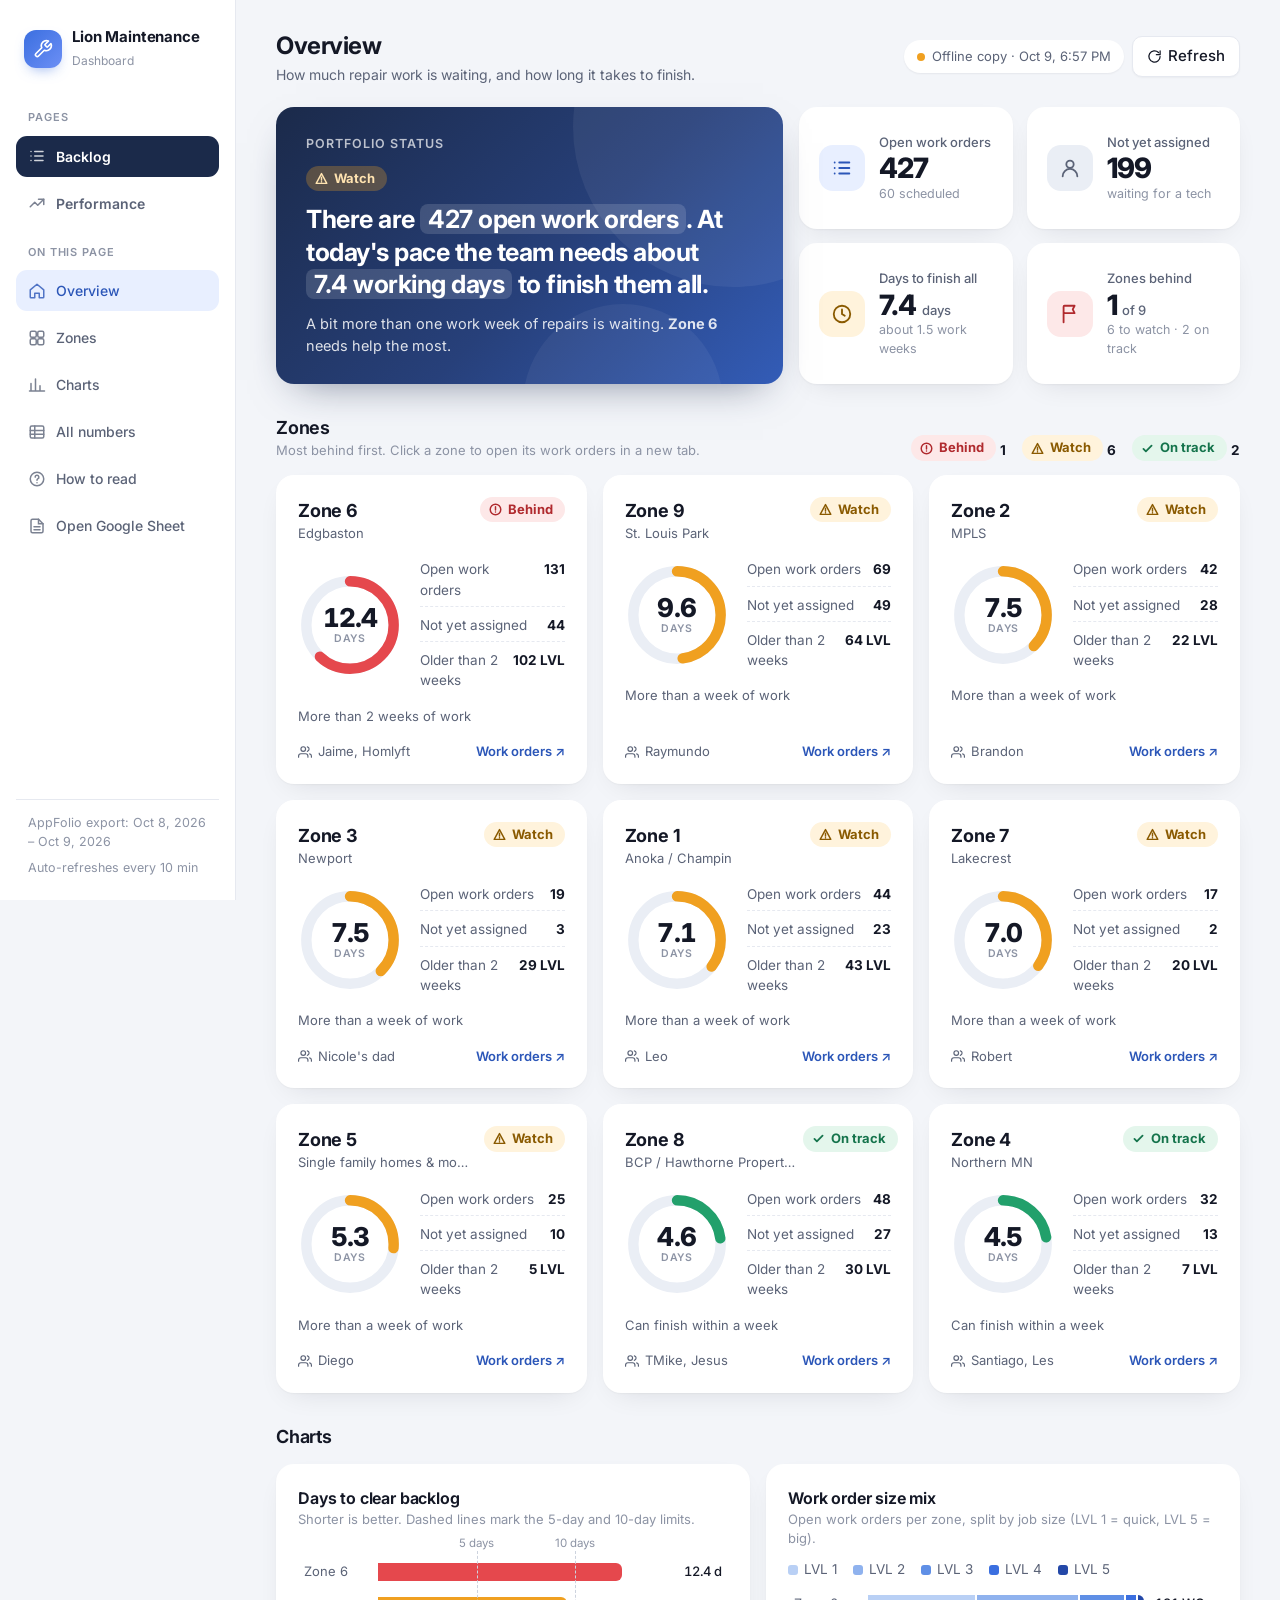
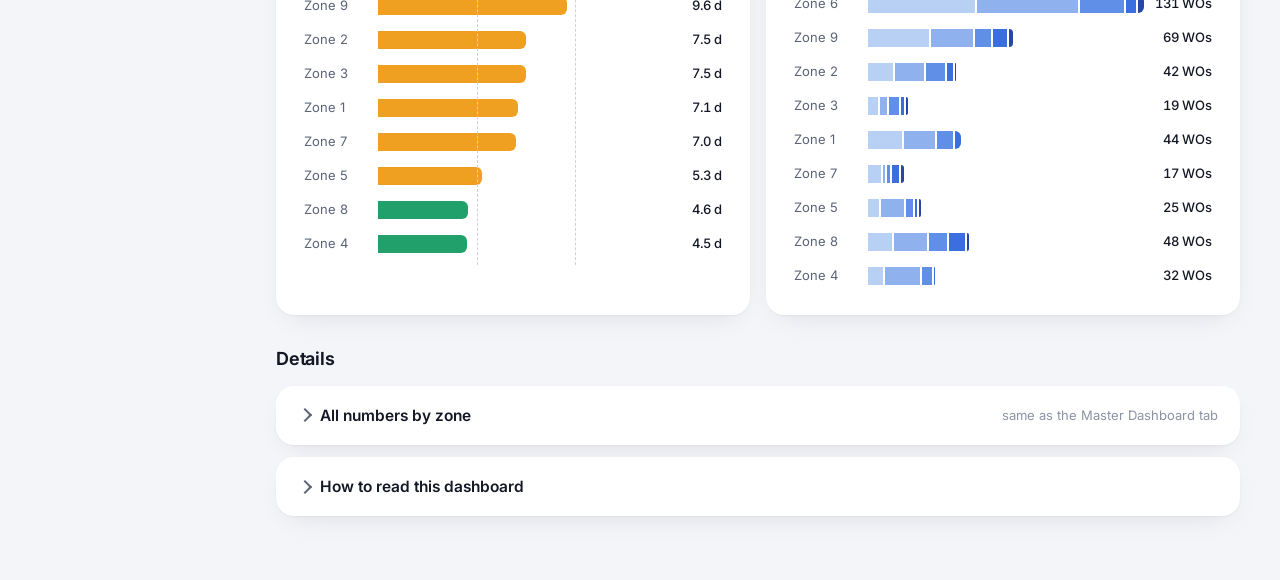
==== index.html @ a81abb25 "sds" ====
<!doctype html>
<html lang="en">
<head>
<meta charset="utf-8">
<meta name="viewport" content="width=device-width, initial-scale=1">
<title>Maintenance Backlog Dashboard</title>
<link rel="preconnect" href="https://fonts.googleapis.com">
<link href="https://fonts.googleapis.com/css2?family=Inter:wght@400;500;600;700;800&display=swap" rel="stylesheet">
<link rel="stylesheet" href="styles.css">
</head>
<body>
<div class="app">
  <aside class="side">
    <div class="brand">
      <div class="logo" aria-hidden="true"><svg viewBox="0 0 24 24" fill="none" stroke="currentColor" stroke-width="2" stroke-linecap="round" stroke-linejoin="round"><path d="M14.7 6.3a1 1 0 0 0 0 1.4l1.6 1.6a1 1 0 0 0 1.4 0l3.77-3.77a6 6 0 0 1-7.94 7.94l-6.91 6.91a2.12 2.12 0 0 1-3-3l6.91-6.91a6 6 0 0 1 7.94-7.94l-3.76 3.76z"/></svg></div>
      <div><b>Lion Maintenance</b><span>Dashboard</span></div>
    </div>
    <div class="grp-label">Pages</div>
    <a href="index.html" class="page active"><svg viewBox="0 0 24 24" fill="none" stroke="currentColor" stroke-width="2" stroke-linecap="round"><path d="M9 6h11M9 12h11M9 18h11M4 6h.01M4 12h.01M4 18h.01"/></svg>Backlog</a>
    <a href="performance.html" class="page"><svg viewBox="0 0 24 24" fill="none" stroke="currentColor" stroke-width="2" stroke-linecap="round" stroke-linejoin="round"><path d="M3 17l6-6 4 4 8-8"/><path d="M14 7h7v7"/></svg>Performance</a>
    <div class="grp-label">On this page</div>
    <a href="#overview" class="active"><svg viewBox="0 0 24 24" fill="none" stroke="currentColor" stroke-width="2" stroke-linecap="round" stroke-linejoin="round"><path d="M3 10.5 12 3l9 7.5V20a1 1 0 0 1-1 1h-5v-6H9v6H4a1 1 0 0 1-1-1z"/></svg>Overview</a>
    <a href="#zones"><svg viewBox="0 0 24 24" fill="none" stroke="currentColor" stroke-width="2" stroke-linecap="round"><rect x="3" y="3" width="8" height="8" rx="2"/><rect x="13" y="3" width="8" height="8" rx="2"/><rect x="3" y="13" width="8" height="8" rx="2"/><rect x="13" y="13" width="8" height="8" rx="2"/></svg>Zones</a>
    <a href="#charts"><svg viewBox="0 0 24 24" fill="none" stroke="currentColor" stroke-width="2" stroke-linecap="round"><path d="M4 20V10M10 20V4M16 20v-7M22 20H2"/></svg>Charts</a>
    <a href="#table"><svg viewBox="0 0 24 24" fill="none" stroke="currentColor" stroke-width="2" stroke-linecap="round"><rect x="3" y="4" width="18" height="16" rx="2"/><path d="M3 10h18M3 15h18M9 4v16"/></svg>All numbers</a>
    <a href="#help"><svg viewBox="0 0 24 24" fill="none" stroke="currentColor" stroke-width="2" stroke-linecap="round"><circle cx="12" cy="12" r="9"/><path d="M9.5 9.5a2.5 2.5 0 1 1 3.5 2.3c-.7.4-1 .9-1 1.7M12 17h.01"/></svg>How to read</a>
    <a id="srcLink" target="_blank" rel="noopener"><svg viewBox="0 0 24 24" fill="none" stroke="currentColor" stroke-width="2" stroke-linecap="round"><path d="M14 3H6a2 2 0 0 0-2 2v14a2 2 0 0 0 2 2h12a2 2 0 0 0 2-2V9z"/><path d="M14 3v6h6M8 13h8M8 17h8"/></svg>Open Google Sheet</a>
    <div class="foot"><span id="footDate"></span><span>Auto-refreshes every 10 min</span></div>
  </aside>

  <main class="main"><div class="wrap">
    <header class="topbar">
      <div><h1>Overview</h1><p class="sub">How much repair work is waiting, and how long it takes to finish.</p></div>
      <div class="src">
        <span class="pill"><span class="dot" id="srcDot"></span><span id="srcText">Loading…</span></span>
        <button class="btn" id="refreshBtn" type="button"><svg viewBox="0 0 24 24" fill="none" stroke="currentColor" stroke-width="2" stroke-linecap="round" stroke-linejoin="round"><path d="M21 12a9 9 0 1 1-2.6-6.4"/><path d="M21 3v6h-6"/></svg>Refresh</button>
      </div>
    </header>

    <section class="hero" id="overview" aria-live="polite">
      <div class="banner" id="summary"><p class="headline">Loading data from Google Sheets…</p></div>
      <div class="kpis" id="kpis"></div>
    </section>

    <div class="sec-head" id="zones">
      <div><h2>Zones</h2><p class="sub small">Most behind first. Click a zone to open its work orders in a new tab.</p></div>
      <div class="legend" id="statusLegend"></div>
    </div>
    <section class="zones" id="zoneCards"></section>

    <div class="sec-head" id="charts"><div><h2>Charts</h2></div></div>
    <div class="grid2">
      <section class="card">
        <h2 style="font-size:16px">Days to clear backlog</h2>
        <p class="sub small">Shorter is better. Dashed lines mark the 5-day and 10-day limits.</p>
        <div class="chart-body" id="daysChart"></div>
      </section>
      <section class="card">
        <h2 style="font-size:16px">Work order size mix</h2>
        <p class="sub small">Open work orders per zone, split by job size (LVL 1 = quick, LVL 5 = big).</p>
        <div class="legend" id="lvlLegend" style="margin:10px 0 0"></div>
        <div class="chart-body" id="lvlChart" style="padding-top:8px"></div>
      </section>
    </div>

    <div class="sec-head" id="table"><div><h2>Details</h2></div></div>
    <details class="card sect" style="margin-top:0">
      <summary>All numbers by zone <span class="small">same as the Master Dashboard tab</span></summary>
      <div class="inner table-wrap"><table id="zoneTable"></table></div>
    </details>
    <details class="card sect help" id="help">
      <summary>How to read this dashboard</summary>
      <div class="inner">
      <dl>
        <dt>Days to clear</dt><dd>If no new work came in, how many working days until every open work order is finished. This is the main number to watch.</dd>
        <dt>Status</dt><dd><span class="badge b-good" data-s="good"></span> up to 5 days (one work week) &nbsp; <span class="badge b-warn" data-s="warn"></span> 5–10 days &nbsp; <span class="badge b-crit" data-s="crit"></span> more than 10 days</dd>
        <dt>LVL (effort points)</dt><dd>Every work order gets a level from 1 (quick job) to 5 (big job). Adding them up gives the total effort waiting.</dd>
        <dt>Daily capacity</dt><dd>How many LVL points the zone's technicians can finish in one day (the number next to each tech's name).</dd>
        <dt>Not yet assigned</dt><dd>Work orders still marked New — nobody is working on them yet.</dd>
        <dt>Where the data comes from</dt><dd>The Portfolio Maintenance &amp; Backlog Google Sheet (link in the sidebar). The page reloads it every 10 minutes.</dd>
      </dl>
      </div>
    </details>
  </div></main>
</div>

<div class="tip" id="tip" role="tooltip"></div>

<script src="parser.js"></script>
<script src="snapshot.js"></script>
<script>
(function () {
  const P = window.LionParser;
  const GOOD_MAX = 5, WARN_MAX = 10;              // days-to-clear thresholds
  const REFRESH_MS = 10 * 60 * 1000;
  const ICONS = {
    good: '<svg viewBox="0 0 16 16" aria-hidden="true"><path d="M3 8.5l3 3 7-7" fill="none" stroke="currentColor" stroke-width="2.2" stroke-linecap="round" stroke-linejoin="round"/></svg>',
    warn: '<svg viewBox="0 0 16 16" aria-hidden="true"><path d="M8 2l6.5 12h-13z" fill="none" stroke="currentColor" stroke-width="1.8" stroke-linejoin="round"/><path d="M8 6.5v3.5M8 12v.2" stroke="currentColor" stroke-width="1.8" stroke-linecap="round"/></svg>',
    crit: '<svg viewBox="0 0 16 16" aria-hidden="true"><circle cx="8" cy="8" r="6.5" fill="none" stroke="currentColor" stroke-width="1.8"/><path d="M8 4.5v4.2M8 11v.2" stroke="currentColor" stroke-width="1.8" stroke-linecap="round"/></svg>'
  };
  const LABEL = { good: 'On track', warn: 'Watch', crit: 'Behind' };
  const TECH_ICON = '<svg viewBox="0 0 24 24" fill="none" stroke="currentColor" stroke-width="2" stroke-linecap="round" stroke-linejoin="round" aria-hidden="true"><path d="M17 21v-2a4 4 0 0 0-4-4H5a4 4 0 0 0-4 4v2"/><circle cx="9" cy="7" r="4"/><path d="M23 21v-2a4 4 0 0 0-3-3.87M16 3.13a4 4 0 0 1 0 7.75"/></svg>';
  const WHY = { good: 'Can finish within a week', warn: 'More than a week of work', crit: 'More than 2 weeks of work' };
  const $ = id => document.getElementById(id);
  const esc = s => String(s == null ? '' : s).replace(/[&<>"']/g, c => ({ '&': '&amp;', '<': '&lt;', '>': '&gt;', '"': '&quot;', "'": '&#39;' }[c]));
  const fmt = (n, d = 0) => Number(n || 0).toLocaleString(undefined, { minimumFractionDigits: d, maximumFractionDigits: d });
  const status = days => days > WARN_MAX ? 'crit' : days > GOOD_MAX ? 'warn' : 'good';
  const badge = s => `<span class="badge b-${s}">${ICONS[s]}${LABEL[s]}</span>`;
  const shortGroup = g => (g || '').length > 40 ? g.split(',')[0] + ' & more' : (g || '');
  const niceDate = s => s ? new Date(s + 'T00:00').toLocaleDateString(undefined, { month: 'short', day: 'numeric', year: 'numeric' }) : '—';
  const rosterText = z => typeof z.roster === 'string' ? z.roster : (z.roster || []).map(r => `${r.name} (${r.cap})`).join(', ');
  const techNames = z => (z.roster && typeof z.roster !== 'string') ? z.roster.filter(r => r.cap > 0).map(r => r.name).join(', ') : rosterText(z);

  let model = null;

  // ---------- data loading ----------
  async function loadLive() {
    const texts = {};
    await Promise.all(P.TABS.map(async tab => {
      const res = await fetch(P.csvUrl(tab), { cache: 'no-store' });
      if (!res.ok) throw new Error(tab + ' HTTP ' + res.status);
      texts[tab] = await res.text();
    }));
    const m = P.buildModel(texts);
    if (!m.zones.length) throw new Error('No zones found in sheet');
    return m;
  }

  async function load() {
    $('refreshBtn').disabled = true;
    $('srcText').textContent = 'Loading…';
    try {
      model = await loadLive();
      $('srcDot').className = 'dot live';
      $('srcText').textContent = 'Live · updated ' + new Date().toLocaleTimeString([], { hour: 'numeric', minute: '2-digit' });
    } catch (e) {
      console.warn('Live load failed, using snapshot:', e);
      if (!model && window.LION_SNAPSHOT) model = window.LION_SNAPSHOT;
      $('srcDot').className = 'dot off';
      $('srcText').textContent = window.LION_SNAPSHOT
        ? 'Offline copy · ' + new Date(window.LION_SNAPSHOT.snapshotAt).toLocaleString([], { month: 'short', day: 'numeric', hour: 'numeric', minute: '2-digit' })
        : 'Could not load data';
    }
    $('refreshBtn').disabled = false;
    if (model) render();
  }

  // ---------- rendering ----------
  function render() {
    const zones = model.zones.slice().sort((a, b) => b.days - a.days);
    const k = model.kpi, t = model.total || {};
    const counts = { good: 0, warn: 0, crit: 0 };
    zones.forEach(z => counts[status(z.days)]++);
    const pStatus = status(k.days);
    const crit = zones.filter(z => status(z.days) === 'crit');
    const dates = model.exportDates.min === model.exportDates.max ? niceDate(model.exportDates.max) : niceDate(model.exportDates.min) + ' – ' + niceDate(model.exportDates.max);

    // Headline banner
    const meaning = pStatus === 'good' ? 'The team can finish everything within one work week.'
      : pStatus === 'warn' ? 'A bit more than one work week of repairs is waiting.'
      : 'More than two weeks of repairs are waiting — the team needs help.';
    const critText = crit.length ? ` <b>${crit.map(z => z.id).join(' and ')}</b> ${crit.length > 1 ? 'need' : 'needs'} help the most.` : '';
    $('summary').innerHTML = `
      <div class="eyebrow">Portfolio status</div>
      ${badge(pStatus)}
      <p class="headline">There are <span class="hl">${fmt(k.openWos)} open work orders</span>. At today's pace the team needs about <span class="hl">${fmt(k.days, 1)} working days</span> to finish them all.</p>
      <p class="meaning">${meaning}${critText}</p>`;
    $('footDate').textContent = 'AppFolio export: ' + dates;

    const KI = {
      list: '<svg viewBox="0 0 24 24" fill="none" stroke="currentColor" stroke-width="2" stroke-linecap="round"><path d="M9 6h11M9 12h11M9 18h11M4 6h.01M4 12h.01M4 18h.01"/></svg>',
      user: '<svg viewBox="0 0 24 24" fill="none" stroke="currentColor" stroke-width="2" stroke-linecap="round"><circle cx="12" cy="8" r="4"/><path d="M4 21a8 8 0 0 1 16 0"/></svg>',
      clock: '<svg viewBox="0 0 24 24" fill="none" stroke="currentColor" stroke-width="2" stroke-linecap="round"><circle cx="12" cy="12" r="9"/><path d="M12 7v5l3 2"/></svg>',
      flag: '<svg viewBox="0 0 24 24" fill="none" stroke="currentColor" stroke-width="2" stroke-linecap="round" stroke-linejoin="round"><path d="M5 21V4a1 1 0 0 1 1-1h11l-2 4 2 4H6"/></svg>'
    };
    const zonesTone = counts.crit ? 'crit' : counts.warn ? 'warn' : 'good';
    $('kpis').innerHTML = [
      ['blue', KI.list, 'Open work orders', fmt(k.openWos), '', `${fmt(t.scheduled)} scheduled`],
      ['gray', KI.user, 'Not yet assigned', fmt(t.newWos), '', 'waiting for a tech'],
      [pStatus, KI.clock, 'Days to finish all', fmt(k.days, 1), 'days', `about ${fmt(k.weeks, 1)} work weeks`],
      [zonesTone, KI.flag, 'Zones behind', fmt(counts.crit), `of ${zones.length}`, `${counts.warn} to watch · ${counts.good} on track`]
    ].map(([tone, ico, l, v, u, h]) => `<div class="card kpi"><div class="ico ${tone}">${ico}</div><div><div class="label">${l}</div><div class="value">${v}${u ? `<small>${u}</small>` : ''}</div><div class="hint">${h}</div></div></div>`).join('');

    $('statusLegend').innerHTML = ['crit', 'warn', 'good'].map(s => `<span>${badge(s)}<span class="n">${counts[s]}</span></span>`).join('');
    document.querySelectorAll('[data-s]').forEach(el => { const s = el.dataset.s; el.innerHTML = ICONS[s] + LABEL[s]; });

    // Zone cards (ring = days to finish; a full ring is twice the "behind" limit)
    const RING_MAX = WARN_MAX * 2, R = 42, C = 2 * Math.PI * R;
    $('zoneCards').innerHTML = zones.map(z => {
      const s = status(z.days);
      const frac = Math.min(1, z.days / RING_MAX);
      return `<a class="card zone" href="${zoneUrl(z.id)}" target="_blank" rel="noopener">
        <div class="zt"><div><div class="name">${esc(z.id)}</div><div class="grp" title="${esc(z.group)}">${esc(shortGroup(z.group))}</div></div>${badge(s)}</div>
        <div class="body">
          <div class="ring" role="img" aria-label="${fmt(z.days, 1)} days to finish">
            <svg viewBox="0 0 100 100"><circle class="bg" cx="50" cy="50" r="${R}"/><circle class="fg" cx="50" cy="50" r="${R}" stroke="var(--${s})" stroke-dasharray="${C}" stroke-dashoffset="${C * (1 - frac)}"/></svg>
            <div class="c"><b class="num">${fmt(z.days, 1)}</b><span>days</span></div>
          </div>
          <div class="stats">
            <div><span>Open work orders</span><b>${fmt(z.openWos)}</b></div>
            <div><span>Not yet assigned</span><b>${fmt(z.newWos)}</b></div>
            <div><span>Older than 2 weeks</span><b>${fmt(z.over2wk)} LVL</b></div>
          </div>
        </div>
        <div class="why">${WHY[s]}</div>
        <div class="foot"><span class="techs" title="${esc(rosterText(z))}">${TECH_ICON}${esc(techNames(z) || '—')}</span><span class="more">Work orders ↗</span></div>
      </a>`;
    }).join('');

    // Days chart
    const axisMax = Math.ceil(Math.max(WARN_MAX + 2, ...zones.map(z => z.days)) / 2) * 2;
    const pct = v => v / axisMax * 100;
    $('daysChart').innerHTML = zones.map((z, i) => {
      const s = status(z.days);
      return `<div class="chart-row" data-tip="days" data-zone="${esc(z.id)}">
        <div class="lab">${esc(z.id)}</div>
        <div class="track">
          ${i === 0 ? `<span class="ref-lab" style="left:${pct(GOOD_MAX)}%">5 days</span><span class="ref-lab" style="left:${pct(WARN_MAX)}%">10 days</span>` : ''}
          <span class="ref" style="left:${pct(GOOD_MAX)}%"></span><span class="ref" style="left:${pct(WARN_MAX)}%"></span>
          <div class="bar" style="width:${pct(z.days)}%"><span style="flex:1;background:var(--${s})"></span></div>
        </div>
        <div class="val num">${fmt(z.days, 1)} d</div></div>`;
    }).join('');

    // LVL mix chart
    $('lvlLegend').innerHTML = [1, 2, 3, 4, 5].map(l => `<span><i class="sw" style="background:var(--l${l})"></i>LVL ${l}</span>`).join('');
    const maxWos = Math.max(...zones.map(z => z.openWos));
    $('lvlChart').innerHTML = zones.map(z => {
      const lv = z.lvl || [0, 0, 0, 0, 0];
      return `<div class="chart-row" data-tip="lvl" data-zone="${esc(z.id)}">
        <div class="lab">${esc(z.id)}</div>
        <div class="track"><div class="bar" style="width:${z.openWos / maxWos * 100}%">
          ${lv.map((c, i) => c ? `<span style="flex:${c};background:var(--l${i + 1})"></span>` : '').join('')}
        </div></div>
        <div class="val num">${fmt(z.openWos)} WOs</div></div>`;
    }).join('');

    // Table
    const head = ['Zone', 'Status', 'Property group', 'Techs', 'Open WOs', 'LVL backlog', 'LVL / day', 'Days', 'Weeks', 'LVL >1 wk', 'LVL >2 wk', 'Scheduled', 'New', 'L1', 'L2', 'L3', 'L4', 'L5'];
    const row = (z, s) => [
      `<td>${esc(z.id)}</td>`, `<td class="l">${s ? badge(s) : ''}</td>`, `<td class="l" title="${esc(z.group)}">${esc(shortGroup(z.group))}</td>`,
      `<td class="l">${esc(rosterText(z))}</td>`,
      ...[z.openWos, z.totalLvl, z.dailyCap].map(v => `<td class="num">${fmt(v)}</td>`),
      `<td class="num">${fmt(z.days, 2)}</td>`, `<td class="num">${fmt(z.weeks, 2)}</td>`,
      ...[z.over1wk, z.over2wk, z.scheduled, z.newWos, ...(z.lvl || [])].map(v => `<td class="num">${fmt(v)}</td>`)
    ].join('');
    $('zoneTable').innerHTML = `<thead><tr>${head.map((h, i) => `<th class="${i < 4 ? 'l' : ''}">${h}</th>`).join('')}</tr></thead>
      <tbody>${model.zones.map(z => `<tr class="click" data-zone="${esc(z.id)}" tabindex="0">${row(z, status(z.days))}</tr>`).join('')}</tbody>
      ${t.id ? `<tfoot><tr>${row({ ...t, id: 'Portfolio total' }, pStatus)}</tr></tfoot>` : ''}`;
  }

  // ---------- tooltip ----------
  const tip = $('tip');
  document.addEventListener('mousemove', e => {
    const row = e.target.closest('[data-tip]');
    if (!row || !model) { tip.style.display = 'none'; return; }
    const z = model.zones.find(x => x.id === row.dataset.zone);
    if (!z) return;
    let html = `<b>${esc(z.id)} · ${esc(shortGroup(z.group))}</b>`;
    if (row.dataset.tip === 'days') {
      html += `<div class="r"><span>Days to clear</span><span class="num">${fmt(z.days, 2)}</span></div>
        <div class="r"><span>LVL waiting</span><span class="num">${fmt(z.totalLvl)}</span></div>
        <div class="r"><span>Capacity / day</span><span class="num">${fmt(z.dailyCap)}</span></div>${badge(status(z.days))}`;
    } else {
      (z.lvl || []).forEach((c, i) => { html += `<div class="r"><span><i class="sw" style="background:var(--l${i + 1})"></i>LVL ${i + 1}</span><span class="num">${fmt(c)}</span></div>`; });
      html += `<div class="r" style="border-top:1px solid rgba(255,255,255,.2);margin-top:4px;padding-top:4px"><span>Total</span><span class="num">${fmt(z.openWos)}</span></div>`;
    }
    tip.innerHTML = html;
    tip.style.display = 'block';
    const w = tip.offsetWidth, h = tip.offsetHeight;
    tip.style.left = Math.min(e.clientX + 14, innerWidth - w - 8) + 'px';
    tip.style.top = Math.min(e.clientY + 14, innerHeight - h - 8) + 'px';
  });

  // ---------- zone drill-down: opens zone.html in a new tab ----------
  const zoneUrl = id => 'zone.html?zone=' + encodeURIComponent(id);
  document.addEventListener('click', e => {
    const z = e.target.closest('tr[data-zone]');
    if (z) window.open(zoneUrl(z.dataset.zone), '_blank');
  });
  document.addEventListener('keydown', e => {
    const z = e.target.closest && e.target.closest('tr[data-zone]');
    if (z && e.key === 'Enter') window.open(zoneUrl(z.dataset.zone), '_blank');
  });

  $('srcLink').href = 'https://docs.google.com/spreadsheets/d/' + P.SHEET_ID + '/edit';

  // Highlight the sidebar link for the section currently in view
  const navLinks = [...document.querySelectorAll('.side a[href^="#"]')];
  const sections = navLinks.map(a => document.querySelector(a.getAttribute('href'))).filter(Boolean);
  const io = new IntersectionObserver(entries => {
    entries.forEach(en => { if (en.isIntersecting) navLinks.forEach(a => a.classList.toggle('active', a.getAttribute('href') === '#' + en.target.id)); });
  }, { rootMargin: '-30% 0px -60% 0px' });
  sections.forEach(s => io.observe(s));
  $('refreshBtn').addEventListener('click', load);

  if (window.LION_SNAPSHOT) { model = window.LION_SNAPSHOT; render(); }
  load();
  setInterval(load, REFRESH_MS);
})();
</script>
</body>
</html>
---- styles.css ----
:root {
  color-scheme: light;
  --page: #f3f5f9; --surface: #ffffff; --surface-2: #f5f7fb; --surface-3: #eaeef5;
  --ink: #141826; --ink-2: #5b6377; --muted: #8c93a4;
  --grid: #e6e9f0; --axis: #cdd3de;
  --accent: #3b6fe0; --accent-soft: #e8efff; --accent-ink: #2b56b8;
  --navy: #1b2a4a; --navy-2: #27407a;
  --good: #22a06b; --good-bg: #e4f6ec; --good-ink: #15744c;
  --warn: #f0a020; --warn-bg: #fff3dc; --warn-ink: #8a5a00;
  --crit: #e5484d; --crit-bg: #fde8e8; --crit-ink: #b02a2e;
  --l1: #b9d0f5; --l2: #8fb2ee; --l3: #5f8fe6; --l4: #3b6fe0; --l5: #2448a8;
  --shadow: 0 1px 2px rgba(20,24,38,.04), 0 10px 30px -14px rgba(20,24,38,.14);
  --r: 18px;
  --sidebar: 236px;
}
* { box-sizing: border-box; }
html { scroll-behavior: smooth; }
body { margin: 0; background: var(--page); color: var(--ink);
  font: 15px/1.5 Inter, system-ui, -apple-system, "Segoe UI", sans-serif; -webkit-font-smoothing: antialiased; }
h1 { font-size: 24px; font-weight: 700; margin: 0; letter-spacing: -0.02em; }
h2 { font-size: 18px; font-weight: 650; margin: 0; letter-spacing: -0.01em; }
p { margin: 0; }
a { color: var(--accent-ink); }
.sub { color: var(--ink-2); }
.small { font-size: 13px; color: var(--muted); }
.num { font-variant-numeric: tabular-nums; }
button, select, input { font: inherit; color: inherit; }
.btn { background: var(--surface); border: 1px solid var(--grid); border-radius: 10px; padding: 8px 14px;
  cursor: pointer; font-weight: 500; box-shadow: 0 1px 2px rgba(20,24,38,.04); display: inline-flex; align-items: center; gap: 6px; }
.btn:hover { background: var(--surface-2); }
.btn svg { width: 15px; height: 15px; }
.btn:focus-visible, .zone:focus-visible, .side a:focus-visible { outline: 2px solid var(--accent); outline-offset: 2px; }
.card { background: var(--surface); border-radius: var(--r); padding: 22px; box-shadow: var(--shadow); }

/* ---------- App shell ---------- */
.app { display: grid; grid-template-columns: var(--sidebar) 1fr; min-height: 100vh; }
.side { background: var(--surface); border-right: 1px solid var(--grid); padding: 22px 16px; position: sticky; top: 0; height: 100vh;
  display: flex; flex-direction: column; gap: 6px; }
.brand { display: flex; align-items: center; gap: 10px; padding: 4px 8px 18px; }
.logo { width: 38px; height: 38px; border-radius: 12px; background: linear-gradient(135deg, var(--accent), #6c8ff5); color: #fff;
  display: grid; place-items: center; flex: none; box-shadow: 0 6px 14px -6px rgba(59,111,224,.6); }
.logo svg { width: 20px; height: 20px; }
.brand b { display: block; font-size: 15px; letter-spacing: -0.01em; }
.brand span { font-size: 12px; color: var(--muted); }
.side a { display: flex; align-items: center; gap: 10px; padding: 10px 12px; border-radius: 11px; color: var(--ink-2); text-decoration: none; font-weight: 500; font-size: 14px; }
.side a svg { width: 18px; height: 18px; flex: none; opacity: .8; }
.side a:hover { background: var(--surface-2); color: var(--ink); }
.side a.active { background: var(--accent-soft); color: var(--accent-ink); }
.side .foot { margin-top: auto; padding: 14px 12px 0; border-top: 1px solid var(--grid); font-size: 12.5px; color: var(--muted); display: flex; flex-direction: column; gap: 8px; }
.main { min-width: 0; }
.wrap { max-width: 1240px; margin: 0 auto; padding: 28px 40px 64px; }

.topbar { display: flex; flex-wrap: wrap; gap: 14px; align-items: center; justify-content: space-between; margin-bottom: 22px; }
.topbar .sub { font-size: 14px; }
.src { display: flex; gap: 8px; align-items: center; flex-wrap: wrap; }
.pill { display: inline-flex; align-items: center; gap: 7px; padding: 7px 13px; border-radius: 999px;
  background: var(--surface); box-shadow: 0 1px 2px rgba(20,24,38,.06); font-size: 13px; color: var(--ink-2); }
.dot { width: 8px; height: 8px; border-radius: 50%; background: var(--muted); }
.dot.live { background: var(--good); box-shadow: 0 0 0 3px rgba(34,160,107,.18); } .dot.off { background: var(--warn); }

/* ---------- Hero ---------- */
.hero { display: grid; grid-template-columns: 1.15fr 1fr; gap: 16px; margin-bottom: 18px; }
.banner { border-radius: var(--r); padding: 28px 30px; color: #fff; position: relative; overflow: hidden;
  background: linear-gradient(135deg, var(--navy) 0%, var(--navy-2) 55%, #3b6fe0 130%); display: flex; flex-direction: column; justify-content: center; gap: 12px;
  box-shadow: 0 16px 40px -20px rgba(27,42,74,.6); }
.banner::after { content: ''; position: absolute; width: 320px; height: 320px; border-radius: 50%; right: -110px; top: -140px; background: rgba(255,255,255,.06); }
.banner::before { content: ''; position: absolute; width: 200px; height: 200px; border-radius: 50%; right: 60px; bottom: -120px; background: rgba(255,255,255,.05); }
.banner > * { position: relative; }
.banner .eyebrow { font-size: 12.5px; letter-spacing: .08em; text-transform: uppercase; opacity: .7; font-weight: 600; }
.banner .headline { font-size: 25px; font-weight: 700; line-height: 1.3; letter-spacing: -0.02em; }
.banner .headline .hl { background: rgba(255,255,255,.14); border-radius: 8px; padding: 0 8px; white-space: nowrap; }
.banner .meaning { font-size: 14.5px; opacity: .85; max-width: 520px; }
.banner .badge { align-self: flex-start; }
.banner .b-good { background: rgba(34,160,107,.25); color: #c9f2dc; } .banner .b-warn { background: rgba(240,160,32,.28); color: #ffe3b0; } .banner .b-crit { background: rgba(229,72,77,.3); color: #ffd0d2; }
.kpis { display: grid; grid-template-columns: 1fr 1fr; gap: 14px; }
.kpi { display: flex; gap: 14px; align-items: center; padding: 18px 20px; }
.kpi .ico { width: 46px; height: 46px; border-radius: 14px; display: grid; place-items: center; flex: none; }
.kpi .ico svg { width: 22px; height: 22px; }
.kpi .ico.blue { background: var(--accent-soft); color: var(--accent-ink); }
.kpi .ico.good { background: var(--good-bg); color: var(--good-ink); }
.kpi .ico.warn { background: var(--warn-bg); color: var(--warn-ink); }
.kpi .ico.crit { background: var(--crit-bg); color: var(--crit-ink); }
.kpi .ico.gray { background: var(--surface-3); color: var(--ink-2); }
.kpi .label { font-size: 13px; color: var(--ink-2); font-weight: 500; }
.kpi .value { font-size: 28px; font-weight: 800; letter-spacing: -0.03em; line-height: 1.15; }
.kpi .value small { font-size: 13px; font-weight: 500; color: var(--ink-2); margin-left: 5px; letter-spacing: 0; }
.kpi .hint { font-size: 12.5px; color: var(--muted); }

.badge { display: inline-flex; align-items: center; gap: 6px; border-radius: 999px; padding: 5px 12px 5px 9px;
  font-size: 13px; font-weight: 700; white-space: nowrap; line-height: 1.2; }
.badge svg { width: 13px; height: 13px; }
.b-good { background: var(--good-bg); color: var(--good-ink); }
.b-warn { background: var(--warn-bg); color: var(--warn-ink); }
.b-crit { background: var(--crit-bg); color: var(--crit-ink); }

.sec-head { display: flex; justify-content: space-between; align-items: flex-end; gap: 12px; flex-wrap: wrap; margin: 30px 0 14px; }
.legend { display: flex; gap: 10px 16px; flex-wrap: wrap; font-size: 13.5px; color: var(--ink-2); align-items: center; }
.legend .n { font-weight: 700; color: var(--ink); margin-left: 4px; }
.sw { display: inline-block; width: 10px; height: 10px; border-radius: 3px; margin-right: 6px; vertical-align: -1px; }

/* ---------- Zone cards ---------- */
.zones { display: grid; grid-template-columns: repeat(auto-fill, minmax(290px, 1fr)); gap: 16px; }
.zone { display: flex; flex-direction: column; gap: 16px; text-decoration: none; color: inherit; position: relative;
  transition: transform .15s, box-shadow .15s; }
.zone:hover { transform: translateY(-3px); box-shadow: 0 2px 4px rgba(20,24,38,.04), 0 20px 40px -18px rgba(20,24,38,.25); }
.zone .zt { display: flex; justify-content: space-between; gap: 8px; align-items: flex-start; }
.zone .name { font-weight: 700; font-size: 18px; letter-spacing: -0.01em; }
.zone .grp { font-size: 13px; color: var(--ink-2); overflow: hidden; text-overflow: ellipsis; white-space: nowrap; max-width: 170px; }
.zone .body { display: flex; align-items: center; gap: 18px; }
.ring { width: 104px; height: 104px; flex: none; position: relative; }
.ring svg { width: 100%; height: 100%; transform: rotate(-90deg); }
.ring circle { fill: none; stroke-width: 10; stroke-linecap: round; }
.ring .bg { stroke: var(--surface-3); }
.ring .fg { transition: stroke-dashoffset .6s ease; }
.ring .c { position: absolute; inset: 0; display: flex; flex-direction: column; align-items: center; justify-content: center; line-height: 1; }
.ring .c b { font-size: 26px; font-weight: 800; letter-spacing: -0.03em; }
.ring .c span { font-size: 10.5px; color: var(--muted); margin-top: 3px; text-transform: uppercase; letter-spacing: .05em; font-weight: 600; }
.zone .stats { display: flex; flex-direction: column; gap: 8px; min-width: 0; flex: 1; }
.zone .stats div { display: flex; justify-content: space-between; gap: 10px; font-size: 13.5px; color: var(--ink-2); border-bottom: 1px dashed var(--grid); padding-bottom: 6px; }
.zone .stats div:last-child { border: 0; padding: 0; }
.zone .stats b { color: var(--ink); font-weight: 700; white-space: nowrap; }
.zone .why { font-size: 13px; color: var(--ink-2); }
.zone .foot { display: flex; justify-content: space-between; align-items: center; gap: 8px; font-size: 13px; color: var(--ink-2); margin-top: auto; }
.zone .foot .techs { display: flex; gap: 6px; align-items: center; min-width: 0; overflow: hidden; text-overflow: ellipsis; white-space: nowrap; }
.zone .foot svg { width: 14px; height: 14px; flex: none; }
.zone .more { color: var(--accent-ink); font-weight: 600; white-space: nowrap; }

/* ---------- Charts ---------- */
.grid2 { display: grid; grid-template-columns: 1fr 1fr; gap: 16px; }
.chart-row { display: grid; grid-template-columns: 70px 1fr 64px; align-items: center; gap: 10px; height: 34px; position: relative; border-radius: 8px; }
.chart-row:hover { background: var(--surface-2); }
.chart-row .lab { font-size: 13px; color: var(--ink-2); white-space: nowrap; overflow: hidden; text-overflow: ellipsis; padding-left: 6px; }
.chart-row .val { font-size: 13px; text-align: right; color: var(--ink); font-weight: 500; padding-right: 6px; }
.track { position: relative; height: 100%; display: flex; align-items: center; }
.bar { height: 18px; border-radius: 0 6px 6px 0; display: flex; gap: 2px; }
.bar > span { height: 100%; }
.bar > span:last-child { border-radius: 0 6px 6px 0; }
.ref { position: absolute; top: -4px; bottom: -4px; width: 0; border-left: 1.5px dashed var(--axis); pointer-events: none; }
.ref-lab { position: absolute; top: -20px; font-size: 11.5px; color: var(--muted); transform: translateX(-50%); white-space: nowrap; }
.chart-body { padding-top: 26px; position: relative; }

.tip { position: fixed; z-index: 50; pointer-events: none; background: var(--ink); color: #fff;
  border-radius: 10px; padding: 9px 12px; font-size: 12.5px; box-shadow: 0 8px 24px rgba(0,0,0,.2); max-width: 260px; display: none; }
.tip b { display: block; margin-bottom: 3px; }
.tip .r { display: flex; justify-content: space-between; gap: 16px; opacity: .92; }
.tip .badge { margin-top: 4px; font-size: 12px; }

/* ---------- Collapsible details ---------- */
details.sect { padding: 0; margin-top: 12px; }
details.sect > summary { cursor: pointer; list-style: none; display: flex; align-items: center; gap: 10px; padding: 18px 22px; font-weight: 600; font-size: 15.5px; }
details.sect > summary::-webkit-details-marker { display: none; }
details.sect > summary::before { content: ''; width: 8px; height: 8px; border-right: 2px solid var(--ink-2); border-bottom: 2px solid var(--ink-2);
  transform: rotate(-45deg); transition: transform .15s; margin-left: 2px; }
details.sect[open] > summary::before { transform: rotate(45deg); }
details.sect > summary .small { font-weight: 400; margin-left: auto; }
details.sect .inner { padding: 0 22px 22px; }
.table-wrap { overflow-x: auto; }
table { width: 100%; border-collapse: collapse; font-size: 13.5px; }
th, td { padding: 10px 12px; text-align: right; border-bottom: 1px solid var(--grid); white-space: nowrap; }
th { font-size: 12px; color: var(--ink-2); font-weight: 600; background: var(--surface-2); position: sticky; top: 0; }
th:first-child, td:first-child, th.l, td.l { text-align: left; }
tbody tr:hover { background: var(--surface-2); }
tfoot td { font-weight: 700; border-top: 2px solid var(--axis); border-bottom: 0; }
td.wrapcell { white-space: normal; min-width: 220px; text-align: left; }
tr.click { cursor: pointer; }
.help dl { display: grid; grid-template-columns: 190px 1fr; gap: 10px 16px; margin: 0; }
.help dt { font-weight: 600; } .help dd { margin: 0; color: var(--ink-2); }

/* ---------- Zone page ---------- */
.zpage { max-width: 1280px; margin: 0 auto; padding: 24px 32px 64px; }
.back { display: inline-flex; align-items: center; gap: 6px; color: var(--accent-ink); font-weight: 600; text-decoration: none; font-size: 14px; }
.back:hover { text-decoration: underline; }
.zhead { display: flex; justify-content: space-between; gap: 16px; align-items: flex-start; flex-wrap: wrap; margin: 12px 0 14px; }
.zhead h1 { display: flex; align-items: center; gap: 12px; flex-wrap: wrap; }
.stats-row { display: flex; gap: 10px; flex-wrap: wrap; margin-bottom: 14px; }
.stats-row span { background: var(--surface); box-shadow: var(--shadow); border-radius: 12px; padding: 10px 14px; font-size: 14px; color: var(--ink-2); }
.stats-row b { color: var(--ink); font-size: 18px; margin-right: 4px; }
.tools { display: flex; gap: 8px; flex-wrap: wrap; padding: 12px 16px; background: var(--surface); border-radius: var(--r) var(--r) 0 0; border-bottom: 1px solid var(--grid); }
.tools input, .tools select { background: var(--surface-2); border: 1px solid var(--grid); border-radius: 10px; padding: 9px 12px; }
.tools input { flex: 1; min-width: 200px; }
.tools .count { align-self: center; font-size: 13px; color: var(--muted); margin-left: auto; white-space: nowrap; }
.wotable { background: var(--surface); border-radius: 0 0 var(--r) var(--r); box-shadow: var(--shadow); overflow-x: auto; }
.wotable td { vertical-align: top; }
.jobtxt { display: -webkit-box; -webkit-line-clamp: 3; -webkit-box-orient: vertical; overflow: hidden; }
.jobtxt.open { -webkit-line-clamp: unset; display: block; white-space: pre-wrap; }
.wotable .hint { color: var(--accent-ink); font-size: 12px; font-weight: 600; cursor: pointer; display: inline-block; margin-top: 2px; }
.lvl { display: inline-block; min-width: 24px; text-align: center; border-radius: 7px; padding: 2px 6px; font-weight: 700; font-size: 12px; color: #fff; }
.lvl.c1, .lvl.c2 { color: var(--ink); }
.age-hi { color: var(--crit-ink); font-weight: 700; } .age-md { color: var(--warn-ink); font-weight: 600; }

/* ---------- Responsive ---------- */
@media (max-width: 1100px) { .hero { grid-template-columns: 1fr; } }
@media (max-width: 900px) {
  .app { grid-template-columns: 1fr; }
  .side { position: static; height: auto; flex-direction: row; align-items: center; flex-wrap: wrap; gap: 4px; padding: 12px 16px; border-right: 0; border-bottom: 1px solid var(--grid); }
  .brand { padding: 0 8px 0 0; margin-right: auto; }
  .side a { padding: 8px 10px; font-size: 13px; }
  .side a svg { display: none; }
  .side .foot { display: none; }
  .wrap { padding: 20px 20px 48px; }
  .grid2 { grid-template-columns: 1fr; }
}
@media (max-width: 620px) {
  .wrap { padding: 16px 16px 48px; }
  .zpage { padding: 16px 16px 48px; }
  .banner { padding: 22px; } .banner .headline { font-size: 20px; }
  .kpis { grid-template-columns: 1fr; }
  .help dl { grid-template-columns: 1fr; }
  .chart-row { grid-template-columns: 56px 1fr 54px; }
}

/* ---------- Sidebar page groups ---------- */
.side .grp-label { font-size: 11px; text-transform: uppercase; letter-spacing: .08em; color: var(--muted); padding: 14px 12px 4px; font-weight: 600; }
.side a.page { font-weight: 600; }
.side a.page.active { background: var(--navy); color: #fff; }

/* ---------- Performance page ---------- */
.colchart { width: 100%; height: auto; display: block; overflow: visible; }
.colchart text { font: 500 11px Inter, system-ui, sans-serif; fill: var(--muted); }
.colchart .rate { font-weight: 700; fill: var(--ink); font-size: 11.5px; }
.colchart .gl { stroke: var(--grid); stroke-width: 1; }
.colchart .hit { fill: transparent; }
.colchart g:hover .hit { fill: rgba(59,111,224,.06); }
.chart-foot { display: flex; gap: 16px; flex-wrap: wrap; font-size: 13px; color: var(--ink-2); margin-top: 10px; align-items: center; }
.techs { display: grid; grid-template-columns: repeat(auto-fill, minmax(230px, 1fr)); gap: 14px; }
.tech { display: flex; flex-direction: column; gap: 10px; padding: 18px 20px; }
.tech .tt { display: flex; justify-content: space-between; align-items: center; gap: 8px; }
.tech .name { font-weight: 700; font-size: 16px; }
.tech .rate { font-size: 34px; font-weight: 800; letter-spacing: -0.03em; line-height: 1; }
.tech .rate small { font-size: 13px; color: var(--ink-2); font-weight: 500; letter-spacing: 0; margin-left: 6px; }
.tech .mini { display: grid; grid-template-columns: 84px 1fr 52px; gap: 8px; align-items: center; font-size: 12.5px; color: var(--ink-2); }
.tech .mini .meter { margin: 0; height: 8px; }
.tech .mini b { text-align: right; color: var(--ink); }
.meter { position: relative; height: 10px; background: var(--surface-3); border-radius: 5px; overflow: hidden; }
.meter i { position: absolute; inset: 0 auto 0 0; border-radius: 5px; }
.zrows { display: flex; flex-direction: column; gap: 8px; }
.zr { display: grid; grid-template-columns: 76px 1fr 200px; gap: 14px; align-items: center; padding: 10px 12px; border-radius: 12px; background: var(--surface-2); }
.zr .zn { font-weight: 700; }
.zr .bars { display: flex; flex-direction: column; gap: 4px; }
.zr .bars .meter { height: 8px; background: transparent; }
.zr .net { font-size: 13px; text-align: right; color: var(--ink-2); }
.zr .net b { display: block; font-size: 15px; white-space: nowrap; }
.net-up { color: var(--crit-ink); } .net-down { color: var(--good-ink); }
.chips { display: flex; gap: 8px; flex-wrap: wrap; margin: 10px 0 2px; }
.chips span { background: var(--surface-2); border-radius: 8px; padding: 5px 10px; font-size: 13px; color: var(--ink-2); }
.chips b { color: var(--ink); }
.yes { color: var(--good-ink); font-weight: 700; } .no { color: var(--crit-ink); font-weight: 700; }
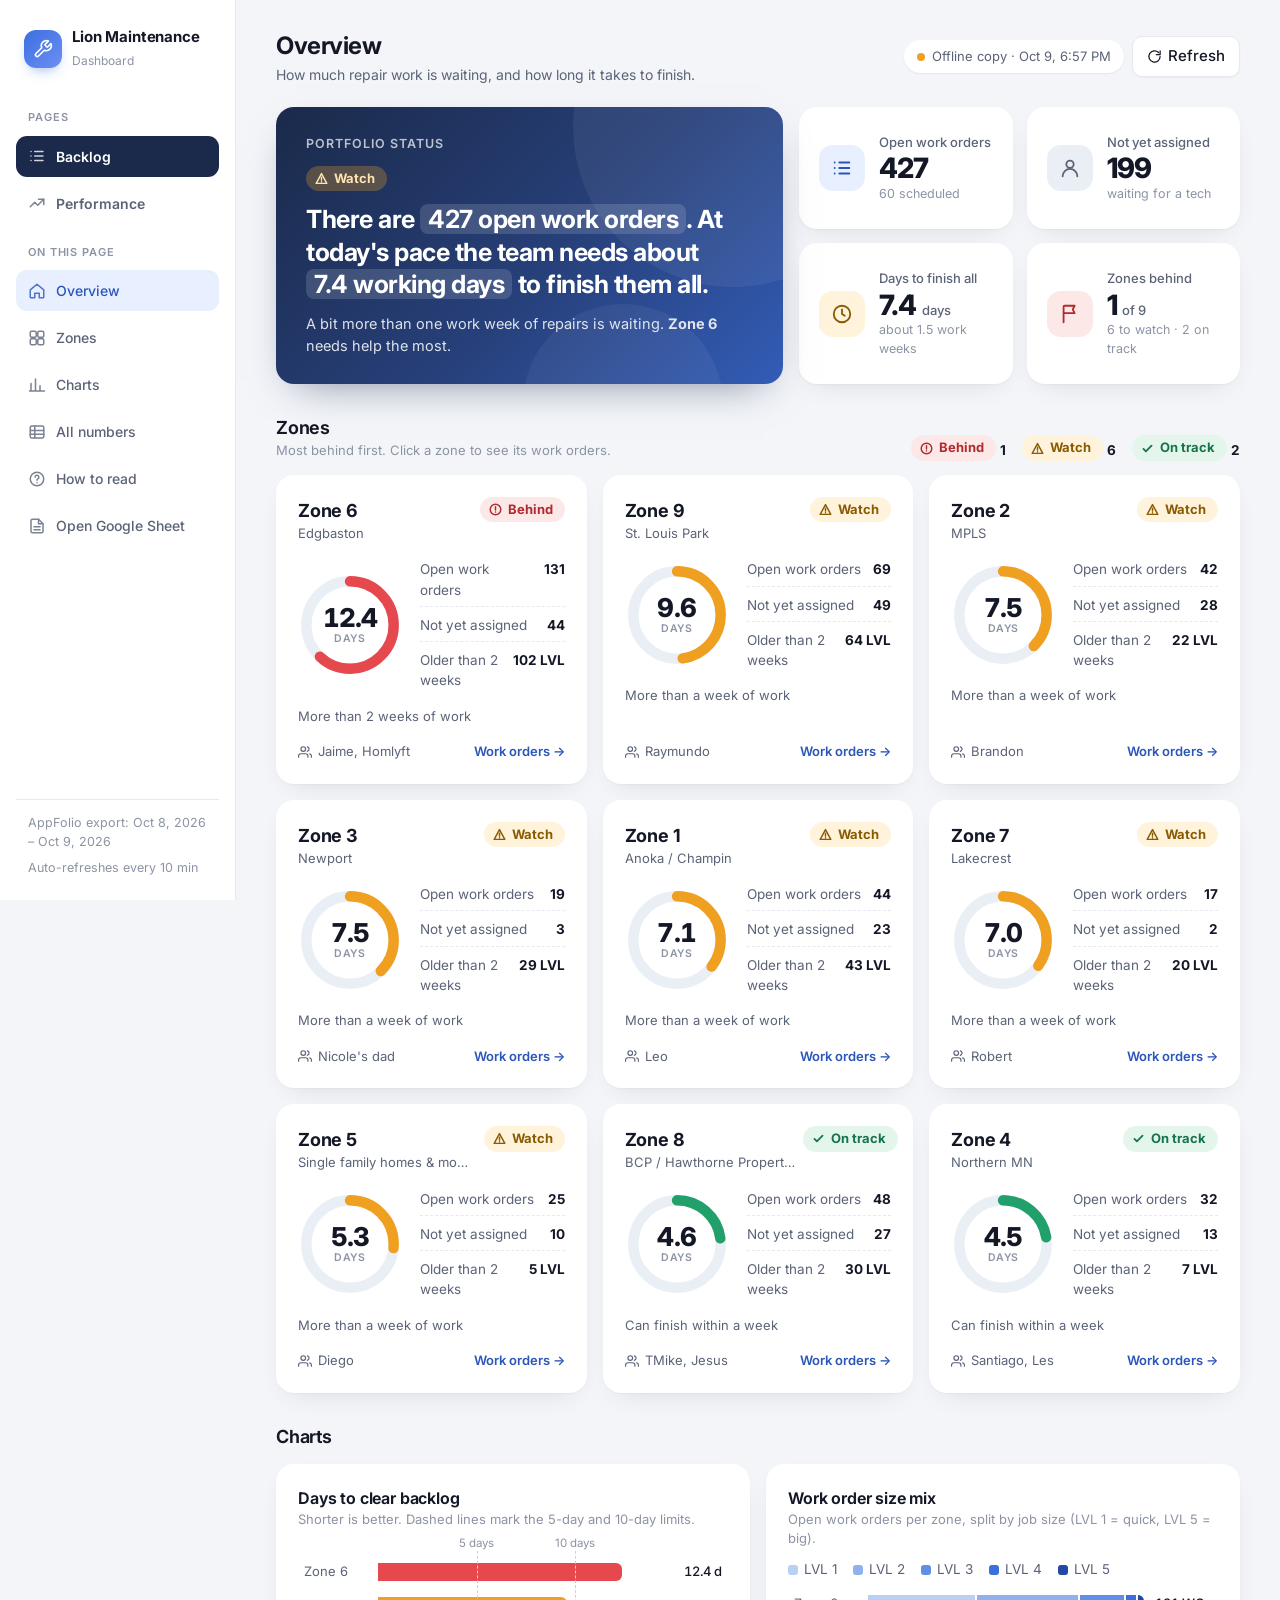
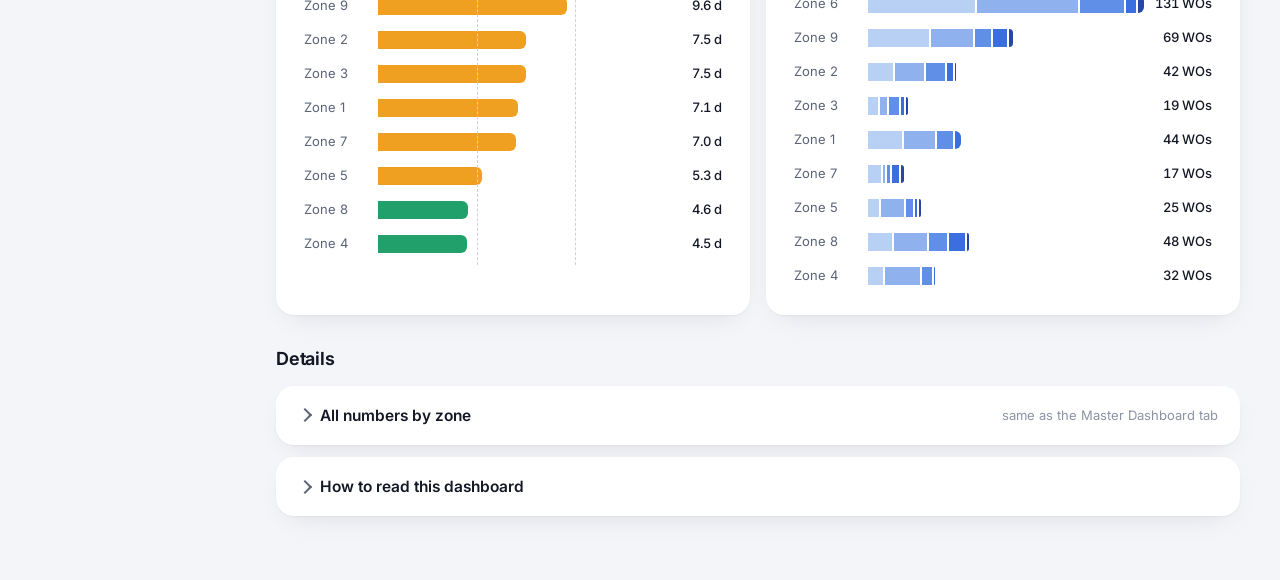
==== commit 31bfac7e: "confirm" ====
--- a/index.html
+++ b/index.html
@@ -43,7 +43,7 @@
     </section>
 
     <div class="sec-head" id="zones">
-      <div><h2>Zones</h2><p class="sub small">Most behind first. Click a zone to open its work orders in a new tab.</p></div>
+      <div><h2>Zones</h2><p class="sub small">Most behind first. Click a zone to see its work orders.</p></div>
       <div class="legend" id="statusLegend"></div>
     </div>
     <section class="zones" id="zoneCards"></section>
@@ -189,7 +189,7 @@
     $('zoneCards').innerHTML = zones.map(z => {
       const s = status(z.days);
       const frac = Math.min(1, z.days / RING_MAX);
-      return `<a class="card zone" href="${zoneUrl(z.id)}" target="_blank" rel="noopener">
+      return `<a class="card zone" href="${zoneUrl(z.id)}">
         <div class="zt"><div><div class="name">${esc(z.id)}</div><div class="grp" title="${esc(z.group)}">${esc(shortGroup(z.group))}</div></div>${badge(s)}</div>
         <div class="body">
           <div class="ring" role="img" aria-label="${fmt(z.days, 1)} days to finish">
@@ -203,7 +203,7 @@
           </div>
         </div>
         <div class="why">${WHY[s]}</div>
-        <div class="foot"><span class="techs" title="${esc(rosterText(z))}">${TECH_ICON}${esc(techNames(z) || '—')}</span><span class="more">Work orders ↗</span></div>
+        <div class="foot"><span class="techs" title="${esc(rosterText(z))}">${TECH_ICON}${esc(techNames(z) || '—')}</span><span class="more">Work orders →</span></div>
       </a>`;
     }).join('');
 
@@ -276,11 +276,11 @@
   const zoneUrl = id => 'zone.html?zone=' + encodeURIComponent(id);
   document.addEventListener('click', e => {
     const z = e.target.closest('tr[data-zone]');
-    if (z) window.open(zoneUrl(z.dataset.zone), '_blank');
+    if (z) location.href = zoneUrl(z.dataset.zone);
   });
   document.addEventListener('keydown', e => {
     const z = e.target.closest && e.target.closest('tr[data-zone]');
-    if (z && e.key === 'Enter') window.open(zoneUrl(z.dataset.zone), '_blank');
+    if (z && e.key === 'Enter') location.href = zoneUrl(z.dataset.zone);
   });
 
   $('srcLink').href = 'https://docs.google.com/spreadsheets/d/' + P.SHEET_ID + '/edit';
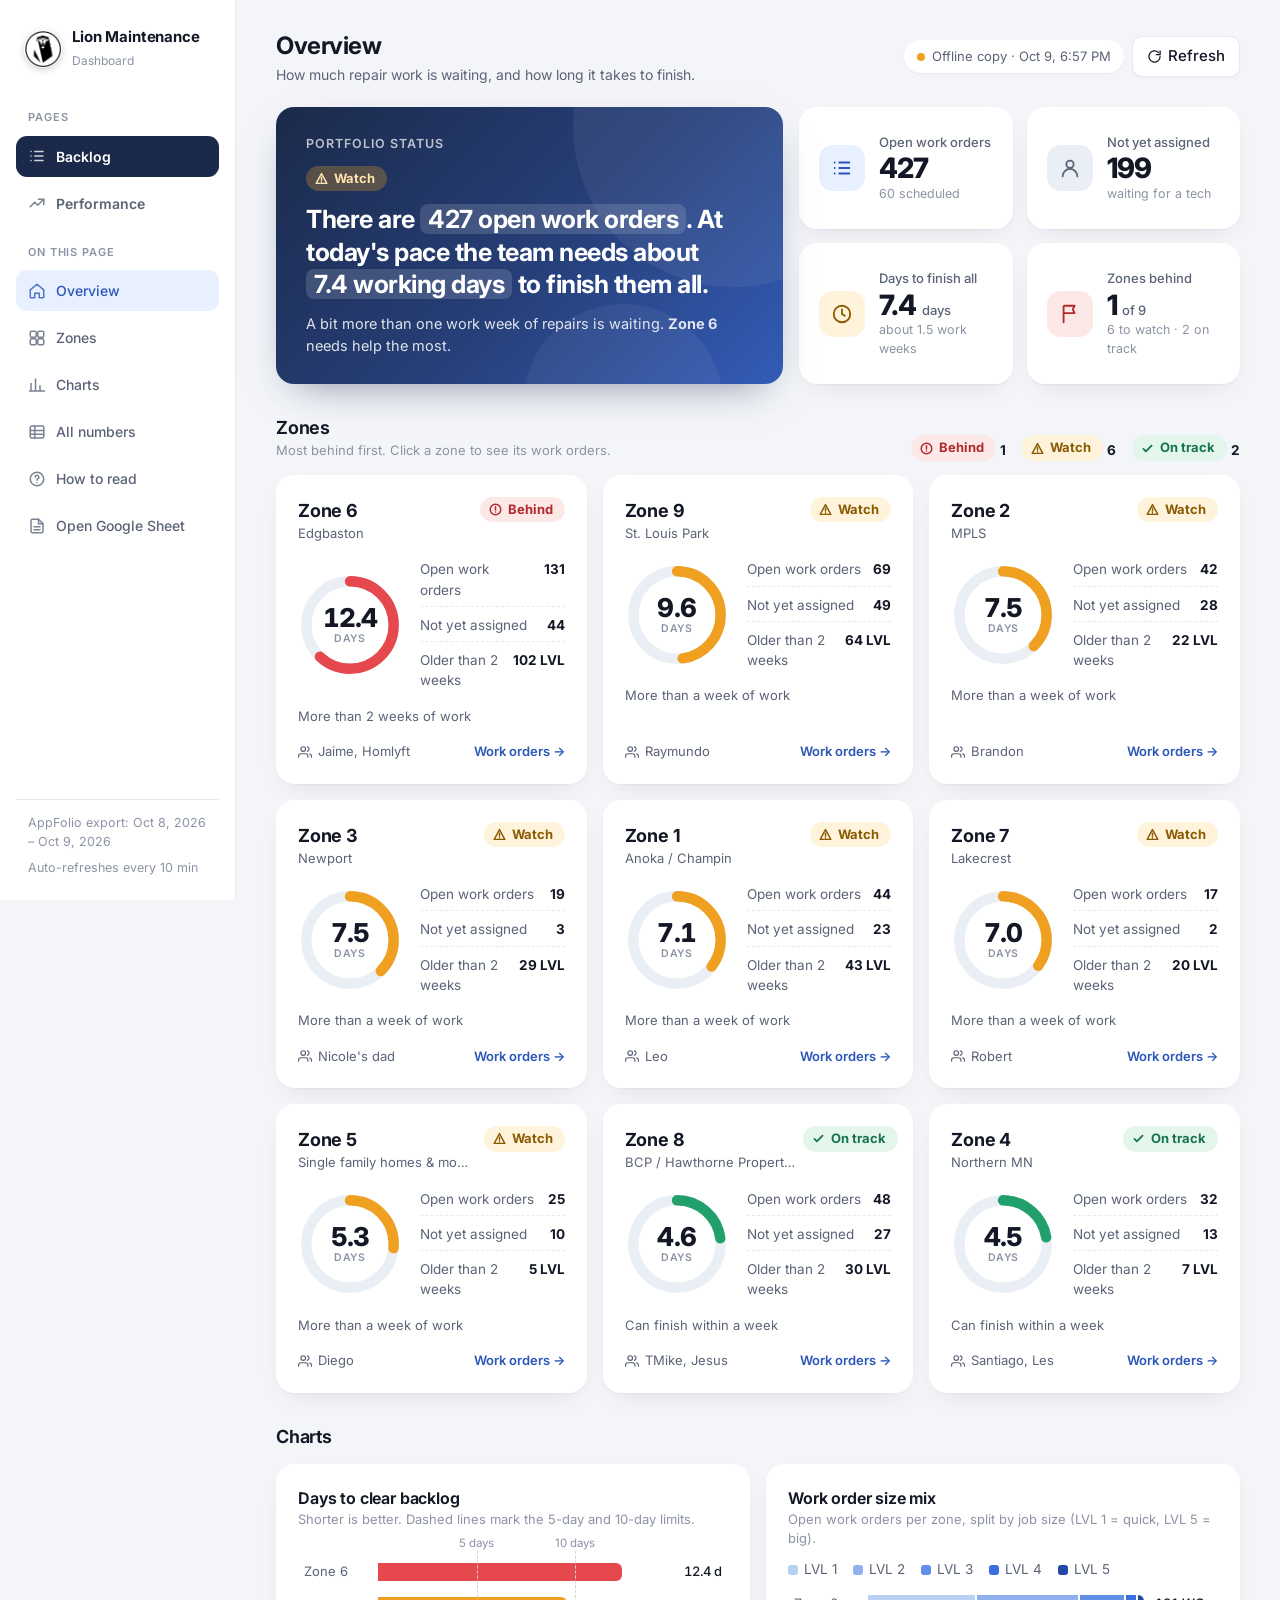
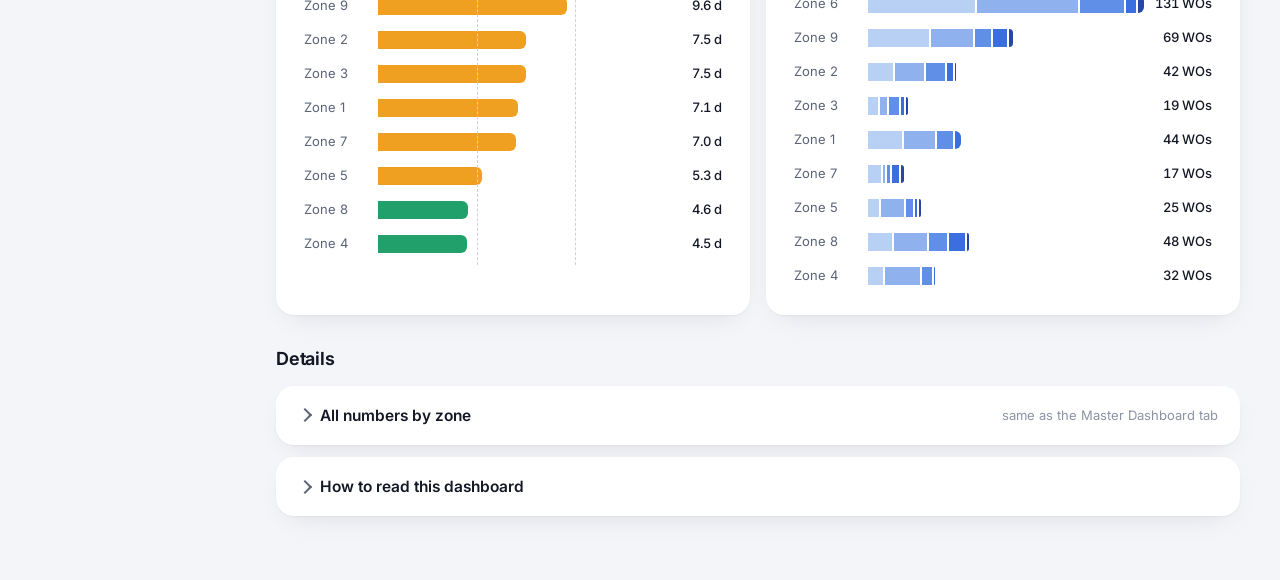
==== commit 5d95a3f0: "sadsadas" ====
--- a/index.html
+++ b/index.html
@@ -6,13 +6,15 @@
 <title>Maintenance Backlog Dashboard</title>
 <link rel="preconnect" href="https://fonts.googleapis.com">
 <link href="https://fonts.googleapis.com/css2?family=Inter:wght@400;500;600;700;800&display=swap" rel="stylesheet">
+<link rel="icon" type="image/png" href="favicon.png">
+<link rel="apple-touch-icon" href="logo.png">
 <link rel="stylesheet" href="styles.css">
 </head>
 <body>
 <div class="app">
   <aside class="side">
     <div class="brand">
-      <div class="logo" aria-hidden="true"><svg viewBox="0 0 24 24" fill="none" stroke="currentColor" stroke-width="2" stroke-linecap="round" stroke-linejoin="round"><path d="M14.7 6.3a1 1 0 0 0 0 1.4l1.6 1.6a1 1 0 0 0 1.4 0l3.77-3.77a6 6 0 0 1-7.94 7.94l-6.91 6.91a2.12 2.12 0 0 1-3-3l6.91-6.91a6 6 0 0 1 7.94-7.94l-3.76 3.76z"/></svg></div>
+      <div class="logo"><img src="logo.png" alt="Lion logo" width="38" height="38"></div>
       <div><b>Lion Maintenance</b><span>Dashboard</span></div>
     </div>
     <div class="grp-label">Pages</div>
--- a/styles.css
+++ b/styles.css
@@ -37,9 +37,8 @@
 .side { background: var(--surface); border-right: 1px solid var(--grid); padding: 22px 16px; position: sticky; top: 0; height: 100vh;
   display: flex; flex-direction: column; gap: 6px; }
 .brand { display: flex; align-items: center; gap: 10px; padding: 4px 8px 18px; }
-.logo { width: 38px; height: 38px; border-radius: 12px; background: linear-gradient(135deg, var(--accent), #6c8ff5); color: #fff;
-  display: grid; place-items: center; flex: none; box-shadow: 0 6px 14px -6px rgba(59,111,224,.6); }
-.logo svg { width: 20px; height: 20px; }
+.logo { width: 38px; height: 38px; border-radius: 50%; overflow: hidden; background: #fff; flex: none; box-shadow: 0 2px 8px -2px rgba(20,24,38,.3); display: grid; place-items: center; }
+.logo img { width: 100%; height: 100%; object-fit: cover; display: block; }
 .brand b { display: block; font-size: 15px; letter-spacing: -0.01em; }
 .brand span { font-size: 12px; color: var(--muted); }
 .side a { display: flex; align-items: center; gap: 10px; padding: 10px 12px; border-radius: 11px; color: var(--ink-2); text-decoration: none; font-weight: 500; font-size: 14px; }
@@ -245,3 +244,6 @@
 .chips span { background: var(--surface-2); border-radius: 8px; padding: 5px 10px; font-size: 13px; color: var(--ink-2); }
 .chips b { color: var(--ink); }
 .yes { color: var(--good-ink); font-weight: 700; } .no { color: var(--crit-ink); font-weight: 700; }
+
+/* Fallback: hide the badge Netlify injects on free-plan sites (official fix is Project configuration > General > Powered by Netlify badge > Off) */
+#nl-badge-frame, iframe[src*="/.netlify/scripts/hud"] { display: none !important; }
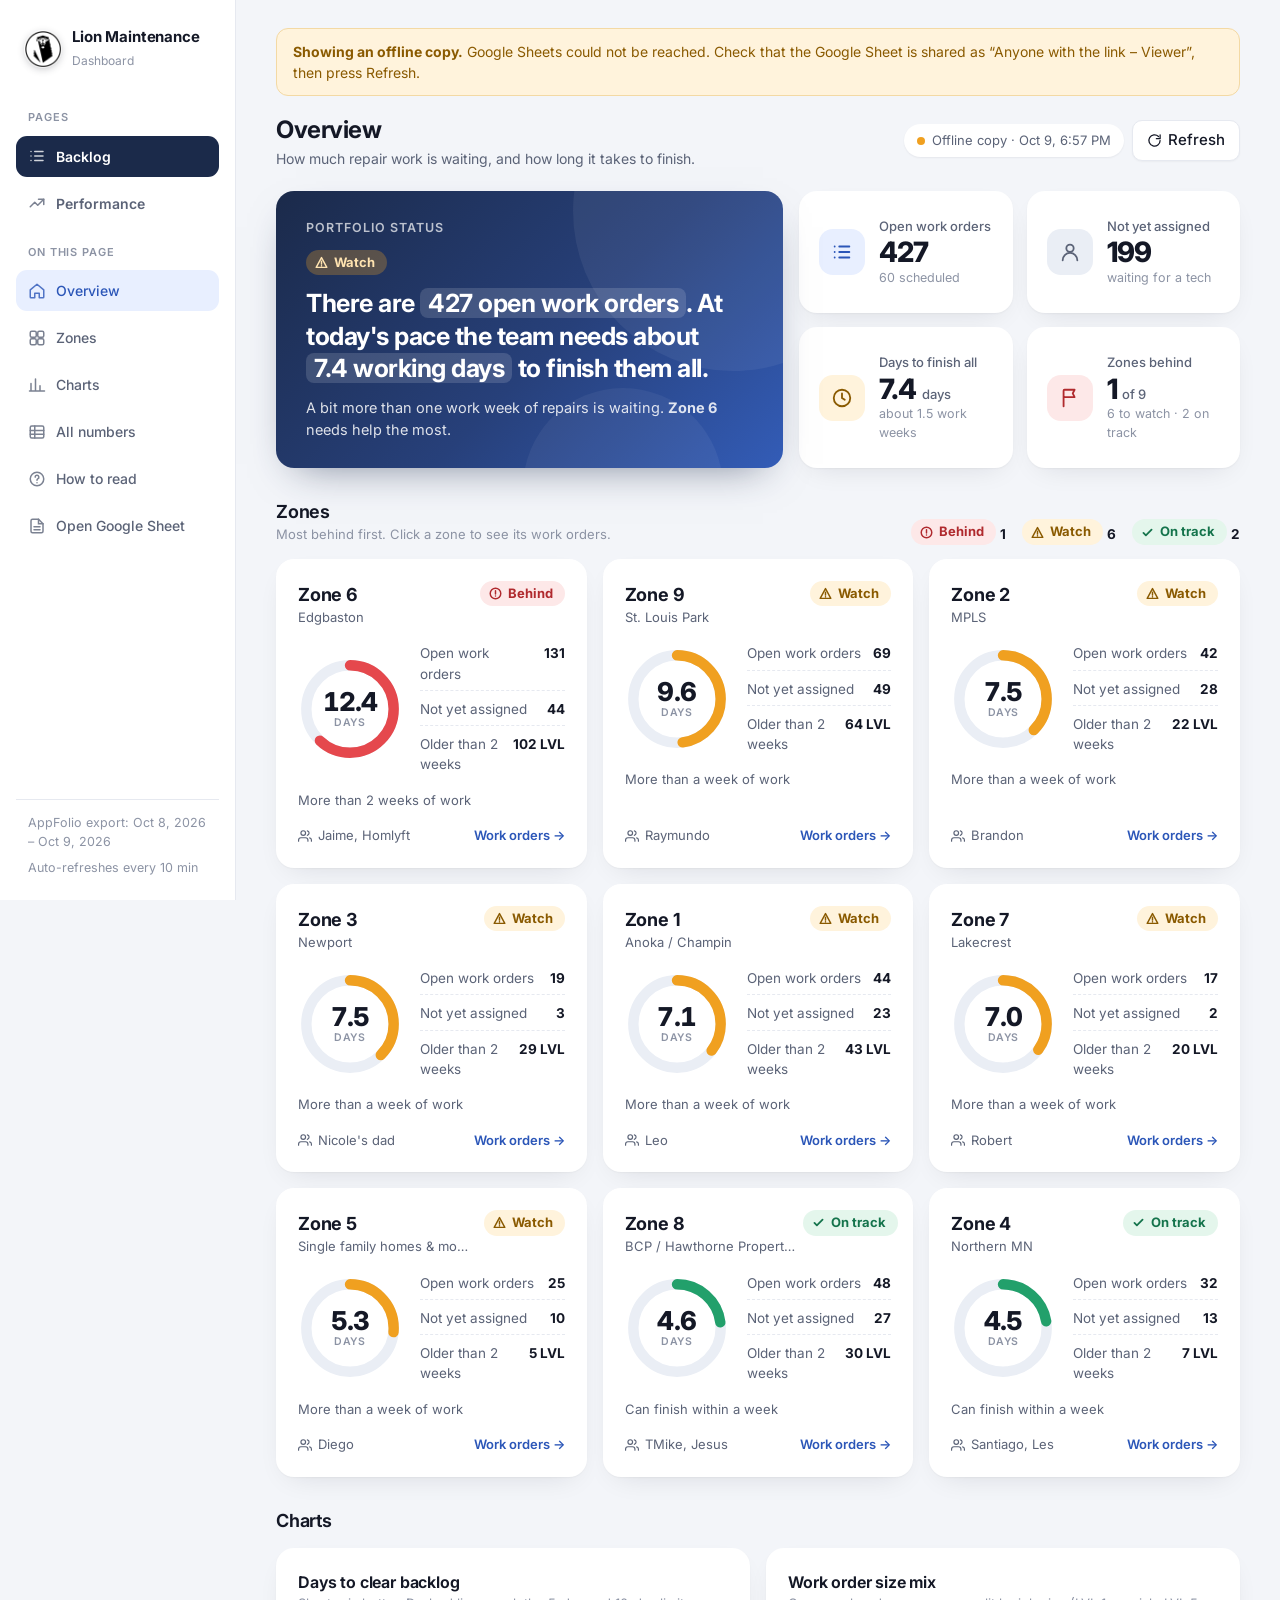
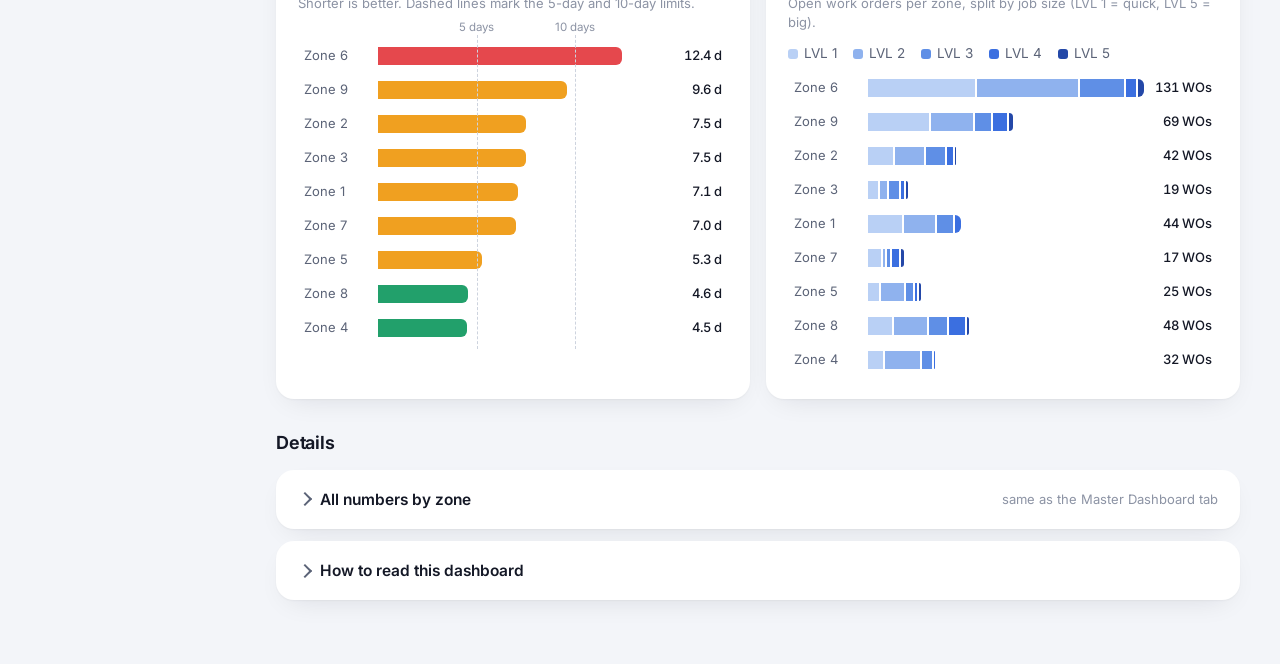
==== commit a78d8ef6: "commits" ====
--- a/index.html
+++ b/index.html
@@ -31,6 +31,7 @@
   </aside>
 
   <main class="main"><div class="wrap">
+    <div class="offline-bar" id="offlineBar" hidden><b>Showing an offline copy.</b> <span id="offlineWhy"></span> Check that the Google Sheet is shared as “Anyone with the link – Viewer”, then press Refresh.</div>
     <header class="topbar">
       <div><h1>Overview</h1><p class="sub">How much repair work is waiting, and how long it takes to finish.</p></div>
       <div class="src">
@@ -134,9 +135,12 @@
     try {
       model = await loadLive();
       $('srcDot').className = 'dot live';
+      $('offlineBar').hidden = true;
       $('srcText').textContent = 'Live · updated ' + new Date().toLocaleTimeString([], { hour: 'numeric', minute: '2-digit' });
     } catch (e) {
       console.warn('Live load failed, using snapshot:', e);
+      $('offlineBar').hidden = false;
+      $('offlineWhy').textContent = /401|403/.test(String(e)) ? 'Google Sheets refused access (' + (String(e).match(/40[13]/)||[''])[0] + ').' : 'Google Sheets could not be reached.';
       if (!model && window.LION_SNAPSHOT) model = window.LION_SNAPSHOT;
       $('srcDot').className = 'dot off';
       $('srcText').textContent = window.LION_SNAPSHOT
--- a/styles.css
+++ b/styles.css
@@ -247,3 +247,6 @@
 
 /* Fallback: hide the badge Netlify injects on free-plan sites (official fix is Project configuration > General > Powered by Netlify badge > Off) */
 #nl-badge-frame, iframe[src*="/.netlify/scripts/hud"] { display: none !important; }
+
+/* Offline warning */
+.offline-bar { background: var(--warn-bg); color: var(--warn-ink); border: 1px solid #f3d9a4; border-radius: 12px; padding: 12px 16px; margin-bottom: 16px; font-size: 14px; }
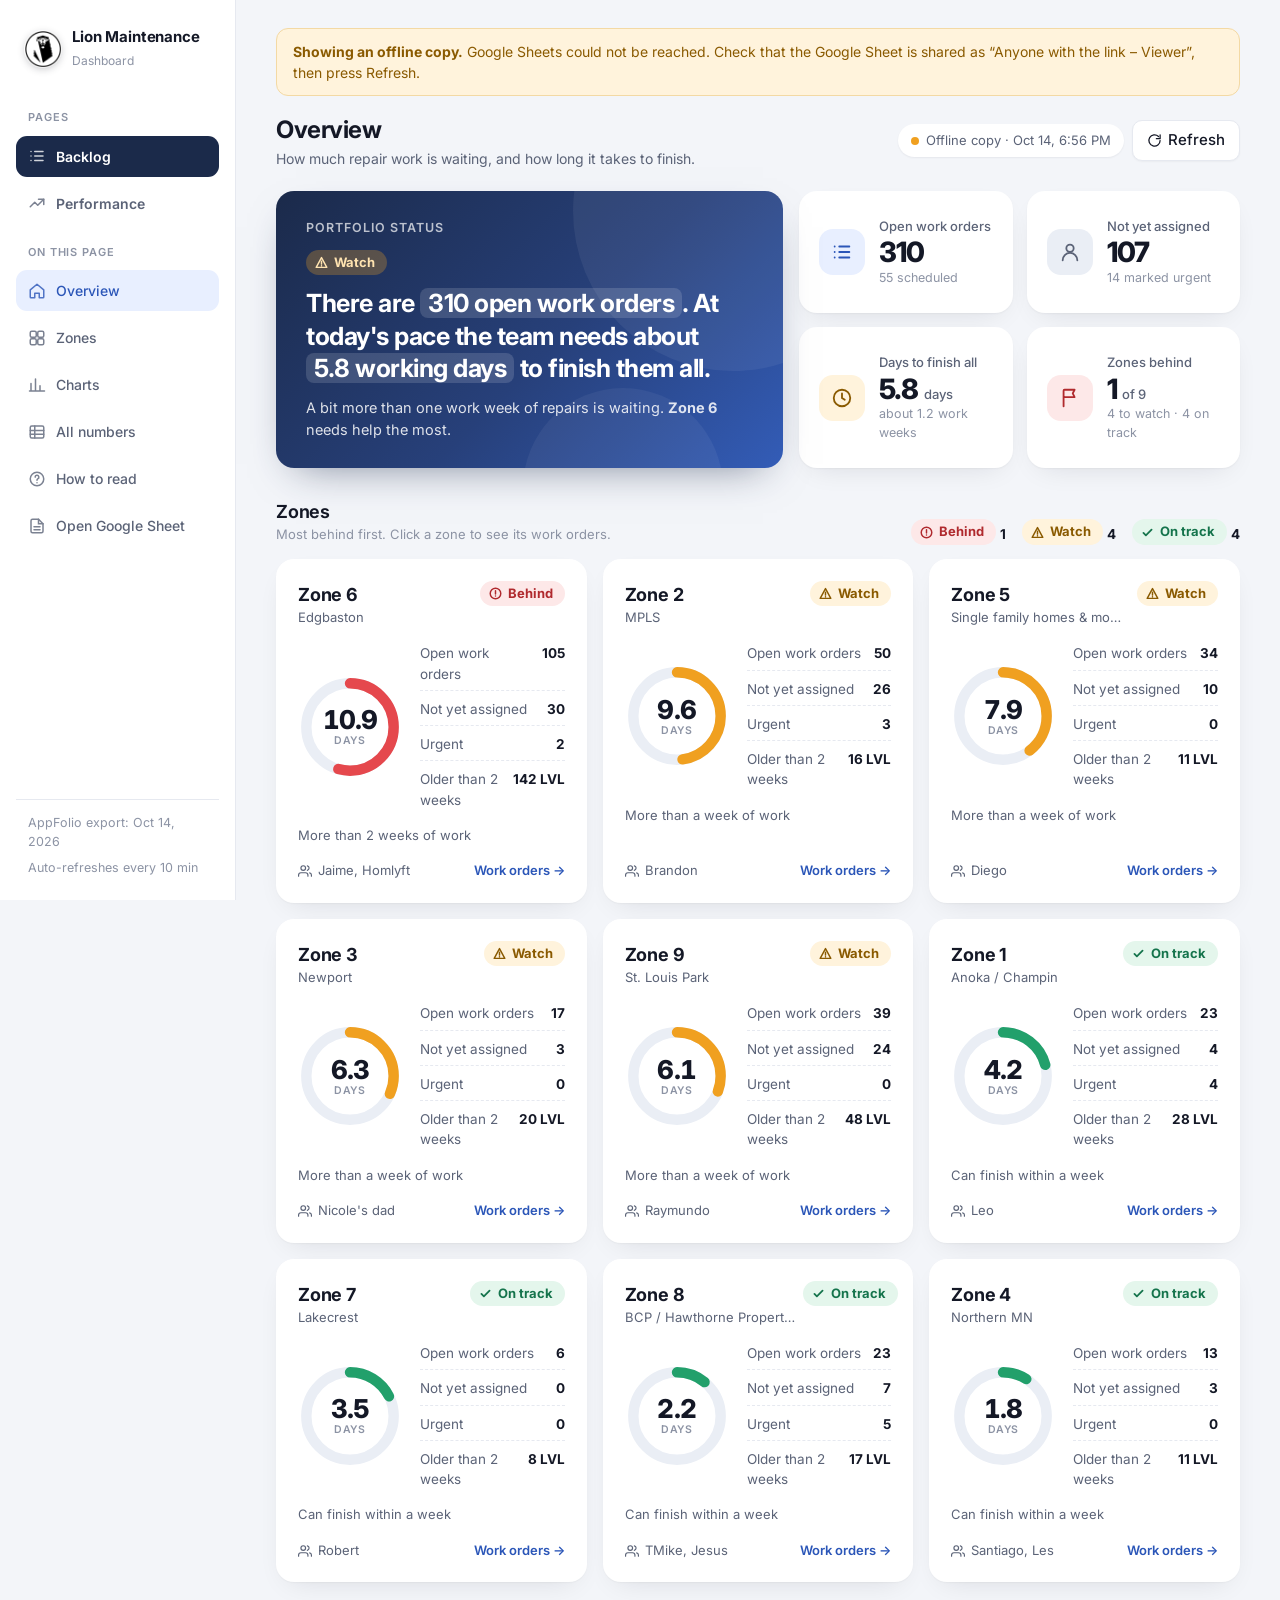
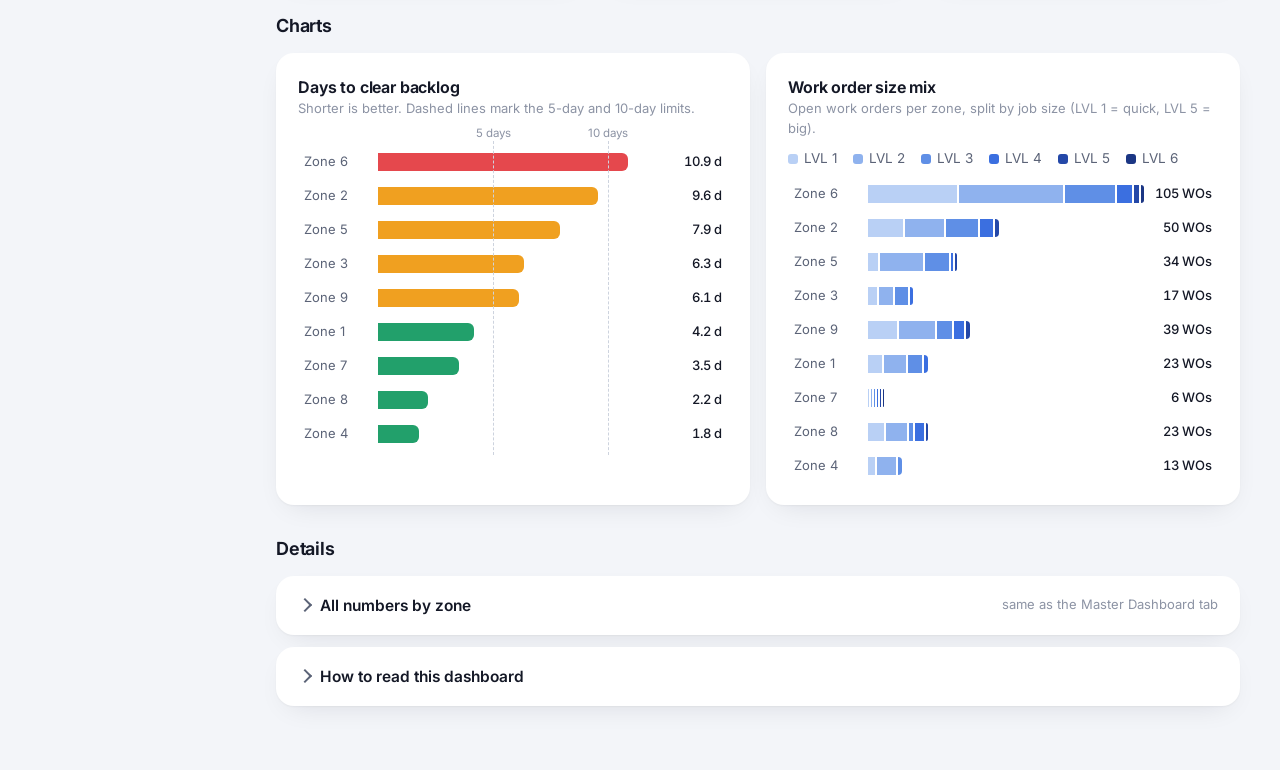
==== commit 65fd8bb3: "cc" ====
--- a/index.html
+++ b/index.html
@@ -182,7 +182,7 @@
     const zonesTone = counts.crit ? 'crit' : counts.warn ? 'warn' : 'good';
     $('kpis').innerHTML = [
       ['blue', KI.list, 'Open work orders', fmt(k.openWos), '', `${fmt(t.scheduled)} scheduled`],
-      ['gray', KI.user, 'Not yet assigned', fmt(t.newWos), '', 'waiting for a tech'],
+      ['gray', KI.user, 'Not yet assigned', fmt(t.newWos), '', t.urgent ? `${fmt(t.urgent)} marked urgent` : 'waiting for a tech'],
       [pStatus, KI.clock, 'Days to finish all', fmt(k.days, 1), 'days', `about ${fmt(k.weeks, 1)} work weeks`],
       [zonesTone, KI.flag, 'Zones behind', fmt(counts.crit), `of ${zones.length}`, `${counts.warn} to watch · ${counts.good} on track`]
     ].map(([tone, ico, l, v, u, h]) => `<div class="card kpi"><div class="ico ${tone}">${ico}</div><div><div class="label">${l}</div><div class="value">${v}${u ? `<small>${u}</small>` : ''}</div><div class="hint">${h}</div></div></div>`).join('');
@@ -205,6 +205,7 @@
           <div class="stats">
             <div><span>Open work orders</span><b>${fmt(z.openWos)}</b></div>
             <div><span>Not yet assigned</span><b>${fmt(z.newWos)}</b></div>
+            <div><span>Urgent</span><b class="${z.urgent ? 'net-up' : ''}">${fmt(z.urgent)}</b></div>
             <div><span>Older than 2 weeks</span><b>${fmt(z.over2wk)} LVL</b></div>
           </div>
         </div>
@@ -229,10 +230,11 @@
     }).join('');
 
     // LVL mix chart
-    $('lvlLegend').innerHTML = [1, 2, 3, 4, 5].map(l => `<span><i class="sw" style="background:var(--l${l})"></i>LVL ${l}</span>`).join('');
+    const LEVELS = model.levels || 5;
+    $('lvlLegend').innerHTML = Array.from({ length: LEVELS }, (_, i) => i + 1).map(l => `<span><i class="sw" style="background:var(--l${l})"></i>LVL ${l}</span>`).join('');
     const maxWos = Math.max(...zones.map(z => z.openWos));
     $('lvlChart').innerHTML = zones.map(z => {
-      const lv = z.lvl || [0, 0, 0, 0, 0];
+      const lv = z.lvl || [];
       return `<div class="chart-row" data-tip="lvl" data-zone="${esc(z.id)}">
         <div class="lab">${esc(z.id)}</div>
         <div class="track"><div class="bar" style="width:${z.openWos / maxWos * 100}%">
@@ -242,13 +244,13 @@
     }).join('');
 
     // Table
-    const head = ['Zone', 'Status', 'Property group', 'Techs', 'Open WOs', 'LVL backlog', 'LVL / day', 'Days', 'Weeks', 'LVL >1 wk', 'LVL >2 wk', 'Scheduled', 'New', 'L1', 'L2', 'L3', 'L4', 'L5'];
+    const head = ['Zone', 'Status', 'Property group', 'Techs', 'Open WOs', 'LVL backlog', 'LVL / day', 'Days', 'Weeks', 'LVL >1 wk', 'LVL >2 wk', 'Scheduled', 'New', 'Urgent', ...Array.from({ length: LEVELS }, (_, i) => 'L' + (i + 1))];
     const row = (z, s) => [
       `<td>${esc(z.id)}</td>`, `<td class="l">${s ? badge(s) : ''}</td>`, `<td class="l" title="${esc(z.group)}">${esc(shortGroup(z.group))}</td>`,
       `<td class="l">${esc(rosterText(z))}</td>`,
       ...[z.openWos, z.totalLvl, z.dailyCap].map(v => `<td class="num">${fmt(v)}</td>`),
       `<td class="num">${fmt(z.days, 2)}</td>`, `<td class="num">${fmt(z.weeks, 2)}</td>`,
-      ...[z.over1wk, z.over2wk, z.scheduled, z.newWos, ...(z.lvl || [])].map(v => `<td class="num">${fmt(v)}</td>`)
+      ...[z.over1wk, z.over2wk, z.scheduled, z.newWos, z.urgent, ...(z.lvl || [])].map(v => `<td class="num">${fmt(v)}</td>`)
     ].join('');
     $('zoneTable').innerHTML = `<thead><tr>${head.map((h, i) => `<th class="${i < 4 ? 'l' : ''}">${h}</th>`).join('')}</tr></thead>
       <tbody>${model.zones.map(z => `<tr class="click" data-zone="${esc(z.id)}" tabindex="0">${row(z, status(z.days))}</tr>`).join('')}</tbody>
--- a/styles.css
+++ b/styles.css
@@ -8,7 +8,7 @@
   --good: #22a06b; --good-bg: #e4f6ec; --good-ink: #15744c;
   --warn: #f0a020; --warn-bg: #fff3dc; --warn-ink: #8a5a00;
   --crit: #e5484d; --crit-bg: #fde8e8; --crit-ink: #b02a2e;
-  --l1: #b9d0f5; --l2: #8fb2ee; --l3: #5f8fe6; --l4: #3b6fe0; --l5: #2448a8;
+  --l1: #b9d0f5; --l2: #8fb2ee; --l3: #5f8fe6; --l4: #3b6fe0; --l5: #2448a8; --l6: #1b3684; --l7: #142a69; --l8: #0d1d4d;
   --shadow: 0 1px 2px rgba(20,24,38,.04), 0 10px 30px -14px rgba(20,24,38,.14);
   --r: 18px;
   --sidebar: 236px;
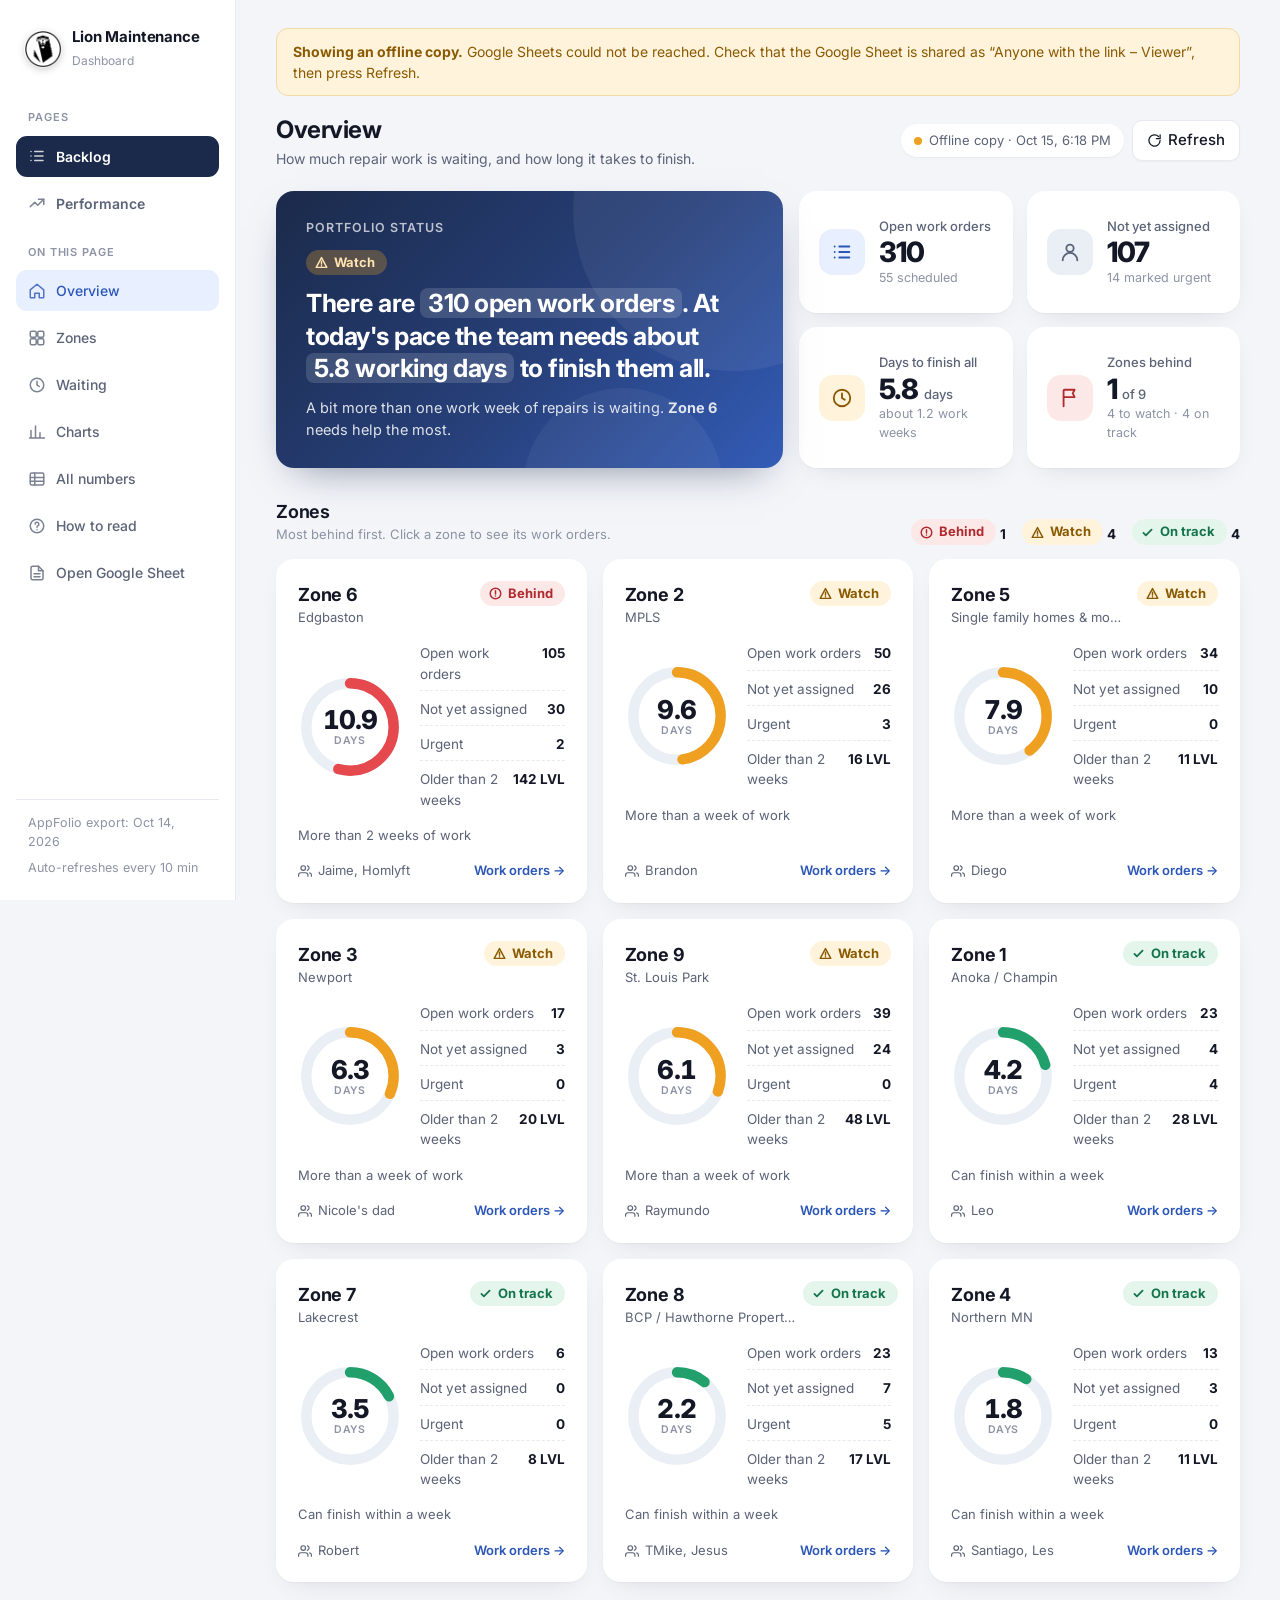
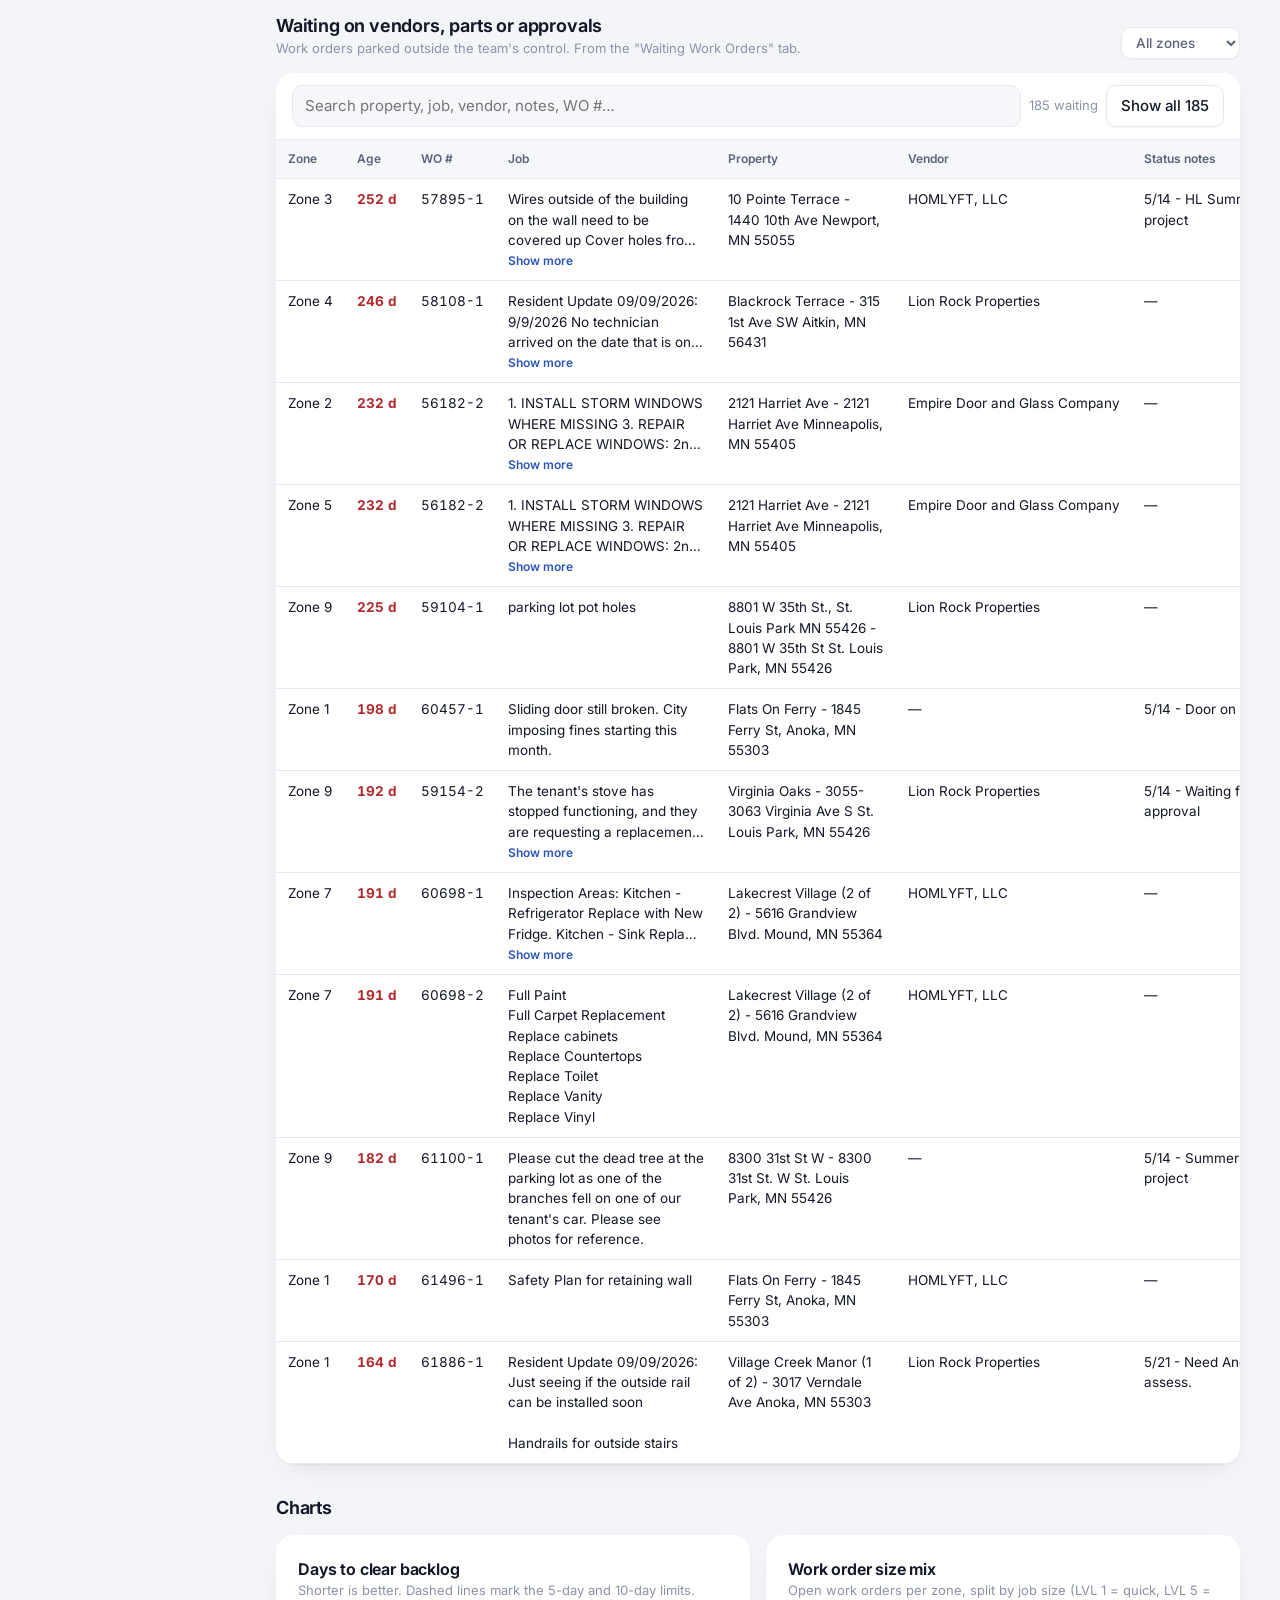
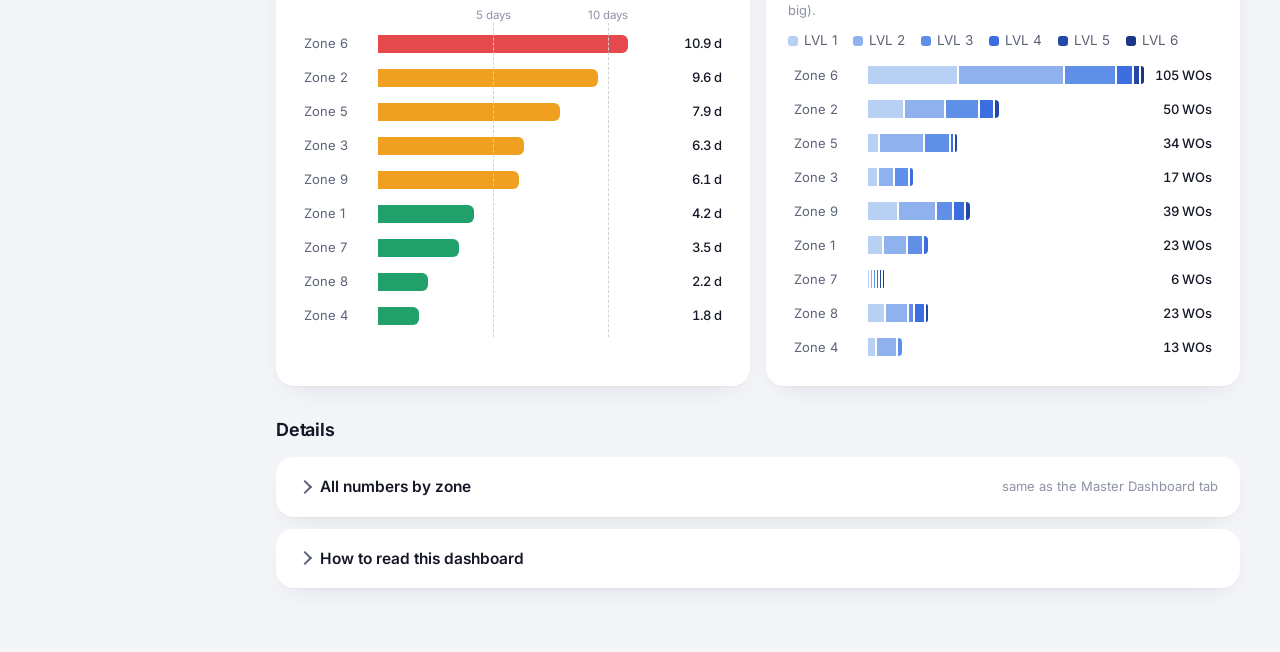
==== commit aff829af: "confirms" ====
--- a/index.html
+++ b/index.html
@@ -23,6 +23,7 @@
     <div class="grp-label">On this page</div>
     <a href="#overview" class="active"><svg viewBox="0 0 24 24" fill="none" stroke="currentColor" stroke-width="2" stroke-linecap="round" stroke-linejoin="round"><path d="M3 10.5 12 3l9 7.5V20a1 1 0 0 1-1 1h-5v-6H9v6H4a1 1 0 0 1-1-1z"/></svg>Overview</a>
     <a href="#zones"><svg viewBox="0 0 24 24" fill="none" stroke="currentColor" stroke-width="2" stroke-linecap="round"><rect x="3" y="3" width="8" height="8" rx="2"/><rect x="13" y="3" width="8" height="8" rx="2"/><rect x="3" y="13" width="8" height="8" rx="2"/><rect x="13" y="13" width="8" height="8" rx="2"/></svg>Zones</a>
+    <a href="#waiting"><svg viewBox="0 0 24 24" fill="none" stroke="currentColor" stroke-width="2" stroke-linecap="round"><circle cx="12" cy="12" r="9"/><path d="M12 7v5l3 2"/></svg>Waiting</a>
     <a href="#charts"><svg viewBox="0 0 24 24" fill="none" stroke="currentColor" stroke-width="2" stroke-linecap="round"><path d="M4 20V10M10 20V4M16 20v-7M22 20H2"/></svg>Charts</a>
     <a href="#table"><svg viewBox="0 0 24 24" fill="none" stroke="currentColor" stroke-width="2" stroke-linecap="round"><rect x="3" y="4" width="18" height="16" rx="2"/><path d="M3 10h18M3 15h18M9 4v16"/></svg>All numbers</a>
     <a href="#help"><svg viewBox="0 0 24 24" fill="none" stroke="currentColor" stroke-width="2" stroke-linecap="round"><circle cx="12" cy="12" r="9"/><path d="M9.5 9.5a2.5 2.5 0 1 1 3.5 2.3c-.7.4-1 .9-1 1.7M12 17h.01"/></svg>How to read</a>
@@ -50,6 +51,19 @@
       <div class="legend" id="statusLegend"></div>
     </div>
     <section class="zones" id="zoneCards"></section>
+
+    <div class="sec-head" id="waiting">
+      <div><h2>Waiting on vendors, parts or approvals</h2><p class="sub small">Work orders parked outside the team's control. From the "Waiting Work Orders" tab.</p></div>
+      <div class="legend"><select id="waitZone" class="btn" style="padding:6px 10px"><option value="">All zones</option></select></div>
+    </div>
+    <section class="card" style="padding:0">
+      <div class="tools" style="border-radius:var(--r) var(--r) 0 0">
+        <input type="search" id="waitSearch" placeholder="Search property, job, vendor, notes, WO #…">
+        <span class="count" id="waitCount"></span>
+        <button class="btn" type="button" id="waitMore" hidden>Show all</button>
+      </div>
+      <div class="table-wrap wotable" style="box-shadow:none"><table id="waitTable"></table></div>
+    </section>
 
     <div class="sec-head" id="charts"><div><h2>Charts</h2></div></div>
     <div class="grid2">
@@ -77,7 +91,7 @@
       <dl>
         <dt>Days to clear</dt><dd>If no new work came in, how many working days until every open work order is finished. This is the main number to watch.</dd>
         <dt>Status</dt><dd><span class="badge b-good" data-s="good"></span> up to 5 days (one work week) &nbsp; <span class="badge b-warn" data-s="warn"></span> 5–10 days &nbsp; <span class="badge b-crit" data-s="crit"></span> more than 10 days</dd>
-        <dt>LVL (effort points)</dt><dd>Every work order gets a level from 1 (quick job) to 5 (big job). Adding them up gives the total effort waiting.</dd>
+        <dt>LVL (effort points)</dt><dd>Every work order gets a level by how long it takes a technician (1 = up to an hour … 8 = a full day). Adding them up gives the total effort waiting.<div class="table-wrap" style="margin-top:8px"><table id="lvlGuide"></table></div></dd>
         <dt>Daily capacity</dt><dd>How many LVL points the zone's technicians can finish in one day (the number next to each tech's name).</dd>
         <dt>Not yet assigned</dt><dd>Work orders still marked New — nobody is working on them yet.</dd>
         <dt>Where the data comes from</dt><dd>The Portfolio Maintenance &amp; Backlog Google Sheet (link in the sidebar). The page reloads it every 10 minutes.</dd>
@@ -115,13 +129,14 @@
   const techNames = z => (z.roster && typeof z.roster !== 'string') ? z.roster.filter(r => r.cap > 0).map(r => r.name).join(', ') : rosterText(z);
 
   let model = null;
+  let waitExpanded = false;
 
   // ---------- data loading ----------
   async function loadLive() {
     const texts = {};
     await Promise.all(P.TABS.map(async tab => {
       const res = await fetch(P.csvUrl(tab), { cache: 'no-store' });
-      if (!res.ok) throw new Error(tab + ' HTTP ' + res.status);
+      if (!res.ok) { if (P.OPTIONAL_TABS.includes(tab)) { console.warn(tab + ' HTTP ' + res.status + ' (optional tab, skipped)'); return; } throw new Error(tab + ' HTTP ' + res.status); }
       texts[tab] = await res.text();
     }));
     const m = P.buildModel(texts);
@@ -214,6 +229,10 @@
       </a>`;
     }).join('');
 
+    renderWaiting();
+    $('lvlGuide').innerHTML = (model.assessment || []).length ? '<thead><tr><th class="l">LVL</th><th class="l">Time</th><th class="l">Typical work</th></tr></thead><tbody>' +
+      model.assessment.map(a => `<tr><td class="l"><span class="lvl c${a.lvl} " style="background:var(--l${Math.max(1, a.lvl)})">${a.lvl}</span></td><td class="l">${esc(a.duration)}</td><td class="wrapcell">${esc(a.scope)}</td></tr>`).join('') + '</tbody>' : '';
+
     // Days chart
     const axisMax = Math.ceil(Math.max(WARN_MAX + 2, ...zones.map(z => z.days)) / 2) * 2;
     const pct = v => v / axisMax * 100;
@@ -244,18 +263,51 @@
     }).join('');
 
     // Table
-    const head = ['Zone', 'Status', 'Property group', 'Techs', 'Open WOs', 'LVL backlog', 'LVL / day', 'Days', 'Weeks', 'LVL >1 wk', 'LVL >2 wk', 'Scheduled', 'New', 'Urgent', ...Array.from({ length: LEVELS }, (_, i) => 'L' + (i + 1))];
+    const head = ['Zone', 'Status', 'Property group', 'Techs', 'Open WOs', 'LVL backlog', 'LVL / day', 'Days', 'Weeks', 'LVL >1 wk', 'LVL >2 wk', 'Scheduled', 'New', 'Urgent', 'Waiting', ...Array.from({ length: LEVELS }, (_, i) => 'L' + (i + 1))];
     const row = (z, s) => [
       `<td>${esc(z.id)}</td>`, `<td class="l">${s ? badge(s) : ''}</td>`, `<td class="l" title="${esc(z.group)}">${esc(shortGroup(z.group))}</td>`,
       `<td class="l">${esc(rosterText(z))}</td>`,
       ...[z.openWos, z.totalLvl, z.dailyCap].map(v => `<td class="num">${fmt(v)}</td>`),
       `<td class="num">${fmt(z.days, 2)}</td>`, `<td class="num">${fmt(z.weeks, 2)}</td>`,
-      ...[z.over1wk, z.over2wk, z.scheduled, z.newWos, z.urgent, ...(z.lvl || [])].map(v => `<td class="num">${fmt(v)}</td>`)
+      ...[z.over1wk, z.over2wk, z.scheduled, z.newWos, z.urgent, z.waiting, ...(z.lvl || [])].map(v => `<td class="num">${fmt(v)}</td>`)
     ].join('');
     $('zoneTable').innerHTML = `<thead><tr>${head.map((h, i) => `<th class="${i < 4 ? 'l' : ''}">${h}</th>`).join('')}</tr></thead>
       <tbody>${model.zones.map(z => `<tr class="click" data-zone="${esc(z.id)}" tabindex="0">${row(z, status(z.days))}</tr>`).join('')}</tbody>
       ${t.id ? `<tfoot><tr>${row({ ...t, id: 'Portfolio total' }, pStatus)}</tr></tfoot>` : ''}`;
   }
+
+  // ---------- waiting work orders ----------
+  function renderWaiting() {
+    const all = model.waiting || [];
+    const sel = $('waitZone'), keep = sel.value;
+    sel.innerHTML = '<option value="">All zones</option>' + model.zones.map(z => `<option value="${esc(z.id)}">${esc(z.id)} (${z.waiting || 0})</option>`).join('');
+    sel.value = keep;
+    const q = $('waitSearch').value.trim().toLowerCase(), zf = sel.value;
+    const list = all.filter(w => (!zf || w.zone === zf) && (!q || [w.property, w.wo, w.desc, w.vendor, w.notes].join(' ').toLowerCase().includes(q)))
+      .sort((a, b) => (b.age || 0) - (a.age || 0));
+    $('waitCount').textContent = list.length === all.length ? `${all.length} waiting` : `${list.length} of ${all.length} waiting`;
+    const LIMIT = 12, shown = waitExpanded ? list : list.slice(0, LIMIT);
+    $('waitMore').hidden = list.length <= LIMIT;
+    $('waitMore').textContent = waitExpanded ? 'Show fewer' : `Show all ${list.length}`;
+    if (!all.length) { $('waitTable').innerHTML = '<tbody><tr><td class="l">No waiting work orders in the sheet.</td></tr></tbody>'; return; }
+    $('waitTable').innerHTML = `<thead><tr><th class="l">Zone</th><th class="l">Age</th><th class="l">WO #</th><th class="l">Job</th><th class="l">Property</th><th class="l">Vendor</th><th class="l">Status notes</th><th class="l">Scheduled</th></tr></thead>
+      <tbody>${shown.map(w => { const long = w.desc.length > 140; return `<tr>
+        <td class="l">${esc(w.zone || '—')}</td>
+        <td class="l num ${w.age > 60 ? 'age-hi' : w.age > 30 ? 'age-md' : ''}">${w.age == null ? '—' : fmt(w.age) + ' d'}</td>
+        <td class="l num">${esc(w.wo)}</td>
+        <td class="wrapcell" style="max-width:380px"><div class="jobtxt${long ? '' : ' open'}">${esc(w.desc)}</div>${long ? '<span class="hint">Show more</span>' : ''}</td>
+        <td class="wrapcell" style="min-width:180px">${esc(w.property)}</td>
+        <td class="l">${esc(w.vendor || '—')}</td>
+        <td class="wrapcell" style="min-width:160px">${esc(w.notes || '—')}</td>
+        <td class="l num">${w.start ? niceDate(w.start) : '—'}</td></tr>`; }).join('') || '<tr><td class="l" colspan="8">No work orders match.</td></tr>'}</tbody>`;
+  }
+  $('waitMore').addEventListener('click', () => { waitExpanded = !waitExpanded; renderWaiting(); });
+  $('waitZone').addEventListener('change', () => { waitExpanded = false; renderWaiting(); });
+  $('waitSearch').addEventListener('input', () => { waitExpanded = false; renderWaiting(); });
+  document.addEventListener('click', e => {
+    const cell = e.target.closest('td'); const j = cell && cell.querySelector('.jobtxt'), h = cell && cell.querySelector('.hint');
+    if (j && h) { j.classList.toggle('open'); h.textContent = j.classList.contains('open') ? 'Show less' : 'Show more'; }
+  });
 
   // ---------- tooltip ----------
   const tip = $('tip');
